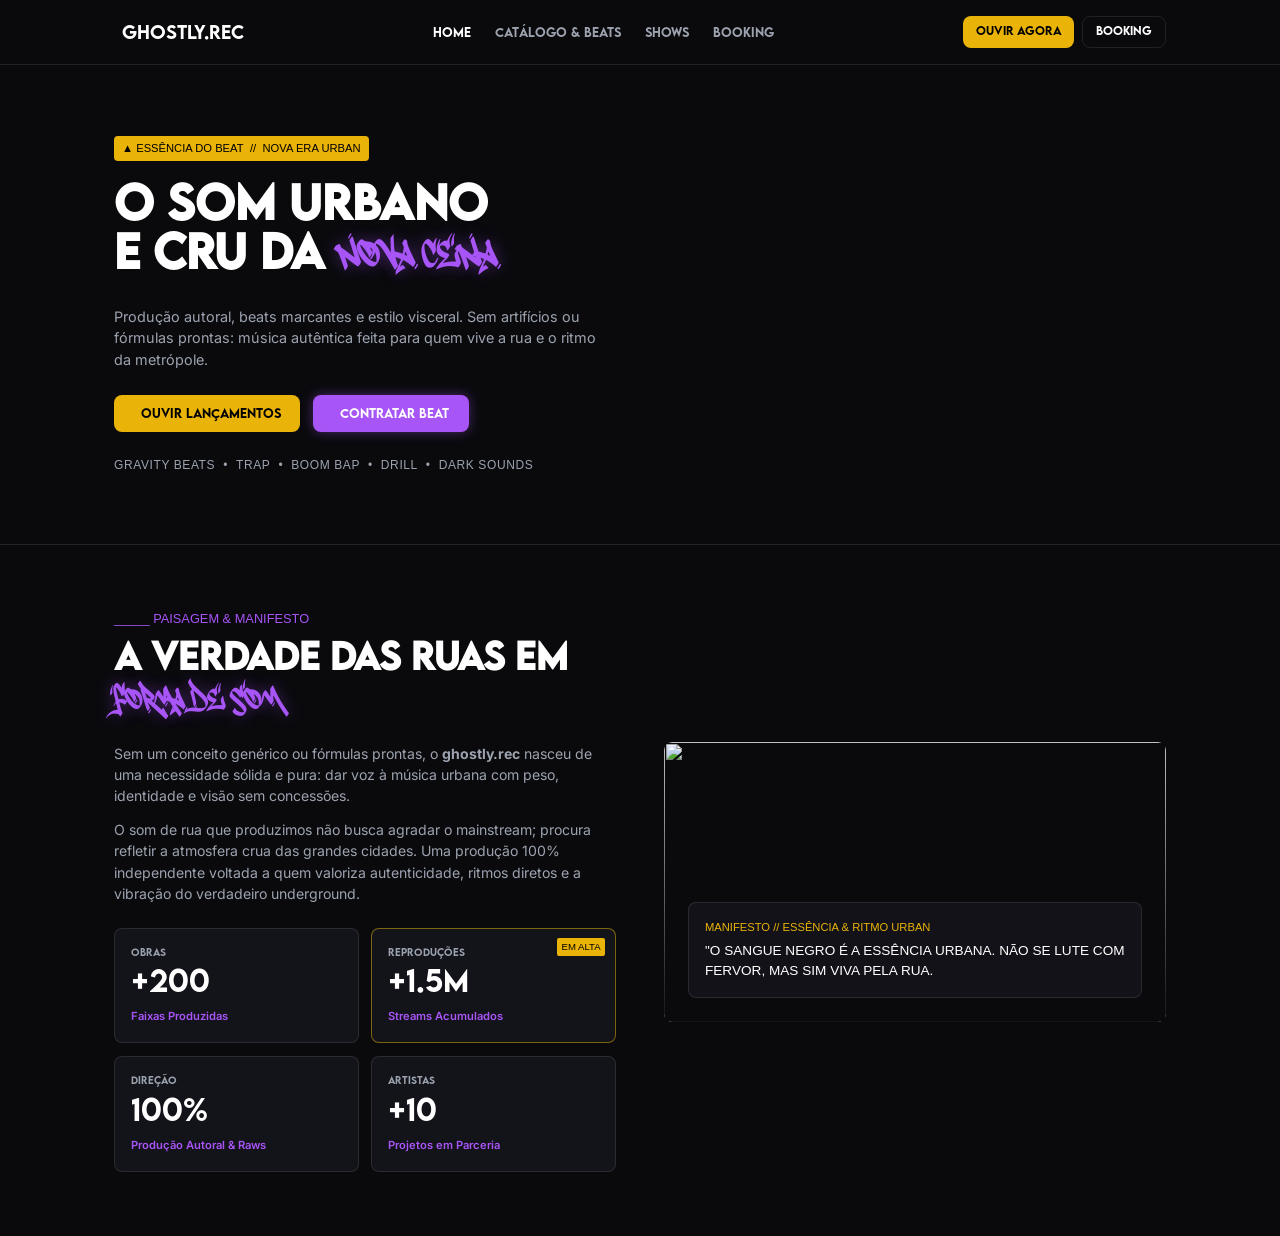
==== index.html @ 30bf8a5e "Add files via upload" ====
<!DOCTYPE html>
<html lang="pt-BR">
<head>
  <meta charset="UTF-8">
  <meta name="viewport" content="width=device-width, initial-scale=1.0">
  <title>ghostly.rec - O Som Urbano e Cru da Nova Cena</title>

  <!-- Google Font Inter para o corpo do texto -->
  <link rel="preconnect" href="https://fonts.googleapis.com">
  <link rel="preconnect" href="https://fonts.gstatic.com" crossorigin>
  <link href="https://fonts.googleapis.com/css2?family=Inter:wght@400;500;600;700&display=swap" rel="stylesheet">
  
  <!-- Ícones Lucide -->
  <script src="https://unpkg.com/lucide@latest"></script>

  <!-- Estilo CSS principal -->
  <link rel="stylesheet" href="style.css">
</head>
<body>

  <!-- =========================================================
       1. CABEÇALHO / NAVBAR
       ========================================================= -->
  <header class="navbar">
    <div class="container nav-container">
      
      <a href="#" class="logo">
        <i data-lucide="ghost"></i>
        <span>ghostly.rec</span>
      </a>

      <nav class="nav-links">
        <a href="#hero" class="active">HOME</a>
        <a href="#manifesto">CATÁLOGO & BEATS</a>
        <a href="#">SHOWS</a>
        <a href="#">BOOKING</a>
      </nav>

      <div class="nav-actions">
        <a href="#" class="btn btn-white btn-sm">OUVIR AGORA</a>
        <a href="#" class="btn btn-dark-outline btn-sm">BOOKING</a>
      </div>

    </div>
  </header>

  <main>
    <!-- =========================================================
         2. HERO SECTION
         ========================================================= -->
    <section id="hero" class="hero-section">
      <div class="container hero-grid">
        
        <div class="hero-content">
          
          <div class="badge-yellow">
            <span>▲ ESSÊNCIA DO BEAT</span>
            <span>//</span>
            <span>NOVA ERA URBAN</span>
          </div>

          <!-- Título -->
          <h1 class="hero-title">
            O SOM URBANO<br>
            E CRU DA <span class="brush-purple">NOVA CENA</span>
          </h1>

          <p class="hero-description">
            Produção autoral, beats marcantes e estilo visceral. Sem artifícios ou fórmulas prontas: música autêntica feita para quem vive a rua e o ritmo da metrópole.
          </p>

          <div class="hero-buttons">
            <a href="#" class="btn btn-white">
              <i data-lucide="play-circle"></i> OUVIR LANÇAMENTOS
            </a>
            <a href="#" class="btn btn-purple">
              <i data-lucide="zap"></i> CONTRATAR BEAT
            </a>
          </div>

          <!-- Tags urbanas -->
          <div class="hero-tags">
            <span>GRAVITY BEATS</span>
            <span>•</span>
            <span>TRAP</span>
            <span>•</span>
            <span>BOOM BAP</span>
            <span>•</span>
            <span>DRILL</span>
            <span>•</span>
            <span>DARK SOUNDS</span>
          </div>

        </div>

        <!-- ÁREA DO SLIDER / PLAYER DO EKKO TRUE DAMAGE -->
        <iframe data-testid="embed-iframe" style="border-radius:12px" src="https://open.spotify.com/embed/artist/1zhaD6lZ7mFx7VBYUe2V0F?utm_source=generator&si=3b410e9bb0cb4876" width="80%" height="352" frameBorder="0" allowfullscreen="" allow="autoplay; clipboard-write; encrypted-media; fullscreen; picture-in-picture" loading="lazy"></iframe>
           
      </div>
    </section>

    <!-- =========================================================
         3. SEÇÃO MANIFESTO
         ========================================================= -->
    <section id="manifesto" class="manifesto-section">
      <div class="container manifesto-grid">
        
        <div class="manifesto-text-area">
          
          <span class="sub-label">_____ PAISAGEM & MANIFESTO</span>
          
          <h2 class="manifesto-title">
            A VERDADE DAS RUAS EM<br>
            <span class="brush-purple">FORMA DE SOM</span>
          </h2>

          <p class="manifesto-p">
            Sem um conceito genérico ou fórmulas prontas, o <strong>ghostly.rec</strong> nasceu de uma necessidade sólida e pura: dar voz à música urbana com peso, identidade e visão sem concessões.
          </p>

          <p class="manifesto-p">
            O som de rua que produzimos não busca agradar o mainstream; procura refletir a atmosfera crua das grandes cidades. Uma produção 100% independente voltada a quem valoriza autenticidade, ritmos diretos e a vibração do verdadeiro underground.
          </p>

          <div class="stats-grid">
            
            <div class="stat-card">
              <span class="stat-label">OBRAS</span>
              <span class="stat-number">+200</span>
              <span class="stat-sub">Faixas Produzidas</span>
            </div>

            <div class="stat-card featured">
              <span class="badge-mini-yellow">EM ALTA</span>
              <span class="stat-label">REPRODUÇÕES</span>
              <span class="stat-number">+1.5M</span>
              <span class="stat-sub">Streams Acumulados</span>
            </div>

            <div class="stat-card">
              <span class="stat-label">DIREÇÃO</span>
              <span class="stat-number">100%</span>
              <span class="stat-sub">Produção Autoral & Raws</span>
            </div>

            <div class="stat-card">
              <span class="stat-label">ARTISTAS</span>
              <span class="stat-number">+10</span>
              <span class="stat-sub">Projetos em Parceria</span>
            </div>

          </div>

        </div>

        <div class="hero-players">
          
            <div class="player-cover">
              
              <div class="slider-wrapper">
                <div class="slider-track">
                  <img class="slide-img" src="https://encrypted-tbn0.gstatic.com/images?q=tbn:ANd9GcQKaAVnVdGEqBbELGbwYwRkxWjnJtKFDUV4hMVGB1eV3fFCjQyJVyBHAOo&s=10" >
                  <img class="slide-img" src="https://thefader-res.cloudinary.com/private_images/w_1440,c_limit,f_auto,q_auto:best/Ekko_Editorial_FINAL_j4rd4h/ekko-true-damage-know-my-name-era-riot-games.jpg" >
                  <img class="slide-img" src="https://preview.redd.it/is-prestige-star-guardian-ekko-worth-it-v0-fkdtjn8oybzd1.jpeg?width=2048&format=pjpg&auto=webp&s=7fac69e7003131b5c71adf63ac8fbc865ba2c14c" >
                  <img class="slide-img" src="https://s2.glbimg.com/m93u7JjB_FWK7k0PMjTYjw7fBds=/0x0:4096x2417/600x0/smart/filters:gifv():strip_icc()/i.s3.glbimg.com/v1/AUTH_bc8228b6673f488aa253bbcb03c80ec5/internal_photos/bs/2019/z/c/1IACfnSgunMlQsoPgPjA/ekko-true-damage.jpg" >
                </div>
               <div class="poster-overlay">
              <div class="quote-box">
                <span class="quote-tag">MANIFESTO // ESSÊNCIA & RITMO URBAN</span>
                <p class="quote-text">
                  "O SANGUE NEGRO É A ESSÊNCIA URBANA. NÃO SE LUTE COM FERVOR, MAS SIM VIVA PELA RUA.
            </div>


            </div>
          </div>
        </div>

      </div>
    </section>

      </div>
    </section>
  </main>

  <script>
    if (window.lucide) {
      lucide.createIcons();
    }
  </script>
  
  
  
</body>
</html>
---- style.css ----
/* =========================================================
   1. REGISTRO DAS 3 FONTES PERSONALIZADAS
   ========================================================= */
/* Fonte dos títulos e botões */
@font-face {
  font-family: 'LEMON MILK';
  src: url('fonts/LEMONMILK-Medium.otf') format('opentype');
  font-weight: 500;
  font-style: normal;
  font-display: swap;
}

/* Fonte dos detalhes em roxo (graffiti/picho) */
@font-face {
  font-family: 'aAnotherTag';
  src: url('fonts/aAnotherTag.ttf') format('truetype');
  font-weight: normal;
  font-style: normal;
  font-display: swap;
}

/* Fonte para sub-rótulos, tags e manifesto urbano */
@font-face {
  font-family: 'Tritopani';
  src: url('fonts/Tritopani.otf') format('opentype');
  font-weight: normal;
  font-style: normal;
  font-display: swap;
}

/* =========================================================
   2. PAINEL DE CONTROLE (Variáveis globais)
   ========================================================= */
:root {
  /* CORES PRINCIPAIS */
  --bg-site: #0a0a0d;
  --bg-card: #13131a;
  --cor-roxo: #a855f7;
  --cor-amarelo: #eab308;
  --cor-texto: #ffffff;
  --cor-subtexto: #9ca3af;
  --borda: rgba(255, 255, 255, 0.1);

  /* FONTES CADASTRADAS */
  --fonte-texto: 'Inter', sans-serif;
  --fonte-titulo: 'LEMON MILK', sans-serif;
  --fonte-tag: 'aAnotherTag', cursive, sans-serif;
  --fonte-tritopani: 'Tritopani', sans-serif;

  /* ESTRUTURA */
  --largura-maxima: 1100px;
  --raio-borda: 8px;
}

/* =========================================================
   3. ESTILOS GLOBAIS
   ========================================================= */
* {
  margin: 0;
  padding: 0;
  box-sizing: border-box;
}

body {
  background-color: var(--bg-site);
  color: var(--cor-texto);
  font-family: var(--fonte-texto);
  line-height: 1.5;
}

.container {
  max-width: var(--largura-maxima);
  margin: 0 auto;
  padding: 0 1.5rem;
}

/* Destaque em roxo com a fonte aAnotherTag */
.brush-purple {
  font-family: var(--fonte-tag);
  color: var(--cor-roxo);
  font-size: 1.25em;
  font-weight: normal;
  text-shadow: 0 0 15px rgba(168, 85, 247, 0.4);
}

/* =========================================================
   4. BOTÕES E BADGES (Usando LEMON MILK e Tritopani)
   ========================================================= */
.btn {
  display: inline-flex;
  align-items: center;
  gap: 0.5rem;
  padding: 0.6rem 1.2rem;
  border-radius: var(--raio-borda);
  font-family: var(--fonte-titulo);
  font-weight: 500;
  font-size: 0.75rem;
  text-decoration: none;
  border: none;
  cursor: pointer;
  transition: opacity 0.2s;
}

.btn:hover { opacity: 0.85; }

.btn-white { background: #eab308; color: #000; }
.btn-purple { background: var(--cor-roxo); color: #ffffff; box-shadow: 0 0 12px rgba(168, 85, 247, 0.4); }
.btn-dark-outline { background: transparent; color: #fff; border: 1px solid var(--borda); }
.btn-sm { padding: 0.4rem 0.8rem; font-size: 0.7rem; }

/* Badge amarela com fonte Tritopani */
.badge-yellow {
  display: inline-flex;
  gap: 0.4rem;
  background: var(--cor-amarelo);
  color: #000;
  padding: 0.25rem 0.5rem;
  border-radius: 4px;
  font-family: var(--fonte-tritopani);
  font-size: 0.7rem;
  margin-bottom: 1rem;
}

/* =========================================================
   5. CABEÇALHO / NAVBAR
   ========================================================= */
.navbar {
  position: fixed;
  top: 0;
  width: 100%;
  background: rgba(10, 10, 13, 0.9);
  border-bottom: 1px solid var(--borda);
  padding: 1rem 0;
  z-index: 100;
}

.nav-container {
  display: flex;
  align-items: center;
  justify-content: space-between;
}

.logo {
  display: flex;
  align-items: center;
  gap: 0.5rem;
  color: #ffffff;
  font-family: var(--fonte-titulo);
  font-size: 1.1rem;
  text-decoration: none;
}

.logo i { color: var(--cor-roxo); }

.nav-links { display: flex; gap: 1.5rem; }
.nav-links a {
  color: var(--cor-subtexto);
  text-decoration: none;
  font-family: var(--fonte-titulo);
  font-size: 0.75rem;
}
.nav-links a.active, .nav-links a:hover { color: #fff; }

.nav-actions { display: flex; gap: 0.5rem; }

/* =========================================================
   6. HERO SECTION
   ========================================================= */
.hero-section {
  padding: 8rem 0 4rem;
}

.hero-grid {
  display: grid;
  grid-template-columns: 1fr 1fr;
  gap: 3rem;
  align-items: center;
}

.hero-title {
  font-family: var(--fonte-titulo);
  font-size: 2.8rem;
  line-height: 1.1;
  margin-bottom: 1rem;
}

.hero-description {
  color: var(--cor-subtexto);
  font-size: 0.9rem;
  margin-bottom: 1.5rem;
}

.hero-buttons { display: flex; gap: 0.8rem; margin-bottom: 1.5rem; }

/* Tags do Hero utilizando a fonte Tritopani */
.hero-tags {
  display: flex;
  gap: 0.5rem;
  font-family: var(--fonte-tritopani);
  font-size: 0.75rem;
  color: var(--cor-subtexto);
  letter-spacing: 0.05em;
}

/* Card do Player */
.player-card {
  background: var(--bg-card);
  border: 1px solid var(--borda);
  border-radius: var(--raio-borda);
  padding: 1rem;
}

.player-cover {
  width: 100%;
  height: 280px;
  border-radius: var(--raio-borda);
  overflow: hidden;
  margin-bottom: 1rem;
}

.player-cover img { width: 100%; height: 100%; object-fit: cover; }

/* =========================================================
   6.1. CARROSSEL DO SLIDER (EKKO TRUE DAMAGE)
   ========================================================= */
.slider-wrapper {
  position: relative;
  width: 100%;
  height: 100%;
  margin: 0 auto;
  overflow: hidden;
  border-radius: var(--raio-borda);
  box-shadow: 0 10px 30px rgba(0, 0, 0, 0.5);
}

.slider-track {
  display: flex;
  width: 400%;
  height: 100%;
  animation: autoSlide 12s cubic-bezier(0.77, 0, 0.175, 1) infinite;
}

.slider-wrapper:hover .slider-track {
  animation-play-state: paused;
}

.slide-img {
  width: 25%;
  height: 100%;
  object-fit: cover;
  object-position: center;
  display: block;
}

@keyframes autoSlide {
  0%, 20% {
    transform: translateX(0%);
  }
  25%, 45% {
    transform: translateX(-25%);
  }
  50%, 70% {
    transform: translateX(-50%);
  }
  75%, 95% {
    transform: translateX(-75%);
  }
  100% {
    transform: translateX(0%);
  }
}

.player-info {
  display: flex;
  justify-content: space-between;
  align-items: center;
  margin-bottom: 1rem;
}

.track-details h3 { font-family: var(--fonte-titulo); font-size: 0.95rem; }
.track-details p { font-size: 0.75rem; color: var(--cor-subtexto); }

.play-btn-yellow {
  width: 40px;
  height: 40px;
  background: var(--cor-amarelo);
  border: none;
  border-radius: 6px;
  cursor: pointer;
}

/* Equalizador */
.player-waveform-wrap {
  display: flex;
  align-items: center;
  gap: 0.5rem;
  background: rgba(0, 0, 0, 0.4);
  padding: 0.5rem 0.8rem;
  border-radius: 6px;
  font-size: 0.7rem;
  color: var(--cor-subtexto);
}

.waveform-bars {
  flex: 1;
  display: flex;
  align-items: center;
  gap: 3px;
  height: 25px;
}

.waveform-bars span { flex: 1; background: rgba(255,255,255,0.1); border-radius: 2px; }
.waveform-bars span.active { background: var(--cor-roxo); }

/* =========================================================
   7. SEÇÃO MANIFESTO
   ========================================================= */
.manifesto-section {
  padding: 4rem 0;
  border-top: 1px solid var(--borda);
}

.manifesto-grid {
  display: grid;
  grid-template-columns: 1fr 1fr;
  gap: 3rem;
  align-items: center;
}

/* Sub-rótulo com a fonte Tritopani */
.sub-label {
  color: var(--cor-roxo);
  font-family: var(--fonte-tritopani);
  font-size: 0.8rem;
  display: block;
  margin-bottom: 0.5rem;
}

.manifesto-title {
  font-family: var(--fonte-titulo);
  font-size: 2.2rem;
  line-height: 1.15;
  margin-bottom: 1rem;
}

.manifesto-p {
  color: var(--cor-subtexto);
  font-size: 0.88rem;
  margin-bottom: 0.8rem;
}

/* Grid das estatísticas (4 cards) */
.stats-grid {
  display: grid;
  grid-template-columns: 1fr 1fr;
  gap: 0.8rem;
  margin-top: 1.5rem;
}

.stat-card {
  background: var(--bg-card);
  border: 1px solid var(--borda);
  padding: 1rem;
  border-radius: var(--raio-borda);
  position: relative;
}

.stat-card.featured { border-color: rgba(234, 179, 8, 0.5); }

.badge-mini-yellow {
  position: absolute;
  top: 0.6rem;
  right: 0.6rem;
  background: var(--cor-amarelo);
  color: #000;
  font-family: var(--fonte-tritopani);
  font-size: 0.6rem;
  padding: 0.1rem 0.3rem;
  border-radius: 2px;
}

.stat-label { font-family: var(--fonte-titulo); font-size: 0.6rem; color: var(--cor-subtexto); display: block; }
.stat-number { font-family: var(--fonte-titulo); font-size: 1.8rem; display: block; }
.stat-sub { font-size: 0.7rem; color: var(--cor-roxo); font-weight: 600; }

/* Poster com Citação usando Tritopani para a tag e citação */
.poster-card {
  position: relative;
  height: 450px;
  border-radius: var(--raio-borda);
  overflow: hidden;
  border: 1px solid var(--borda);
}

.poster-card img { width: 100%; height: 100%; object-fit: cover; }

.poster-overlay {
  position: absolute;
  inset: 0;
  background: linear-gradient(to top, rgba(10, 10, 13, 0.95), transparent);
  padding: 1.5rem;
  display: flex;
  align-items: flex-end;
}

.quote-box {
  background: rgba(19, 19, 26, 0.9);
  border: 1px solid var(--borda);
  padding: 1rem;
  border-radius: var(--raio-borda);
}

.quote-tag { font-family: var(--fonte-tritopani); font-size: 0.7rem; color: var(--cor-amarelo); display: block; margin-bottom: 0.3rem; }
.quote-text { font-family: var(--fonte-tritopani); font-size: 0.85rem; }

/* =========================================================
   8. RESPONSIVIDADE
   ========================================================= */
@media (max-width: 768px) {
  .hero-grid, .manifesto-grid { grid-template-columns: 1fr; }
  .nav-links { display: none; }
  .hero-title { font-size: 2rem; }
}
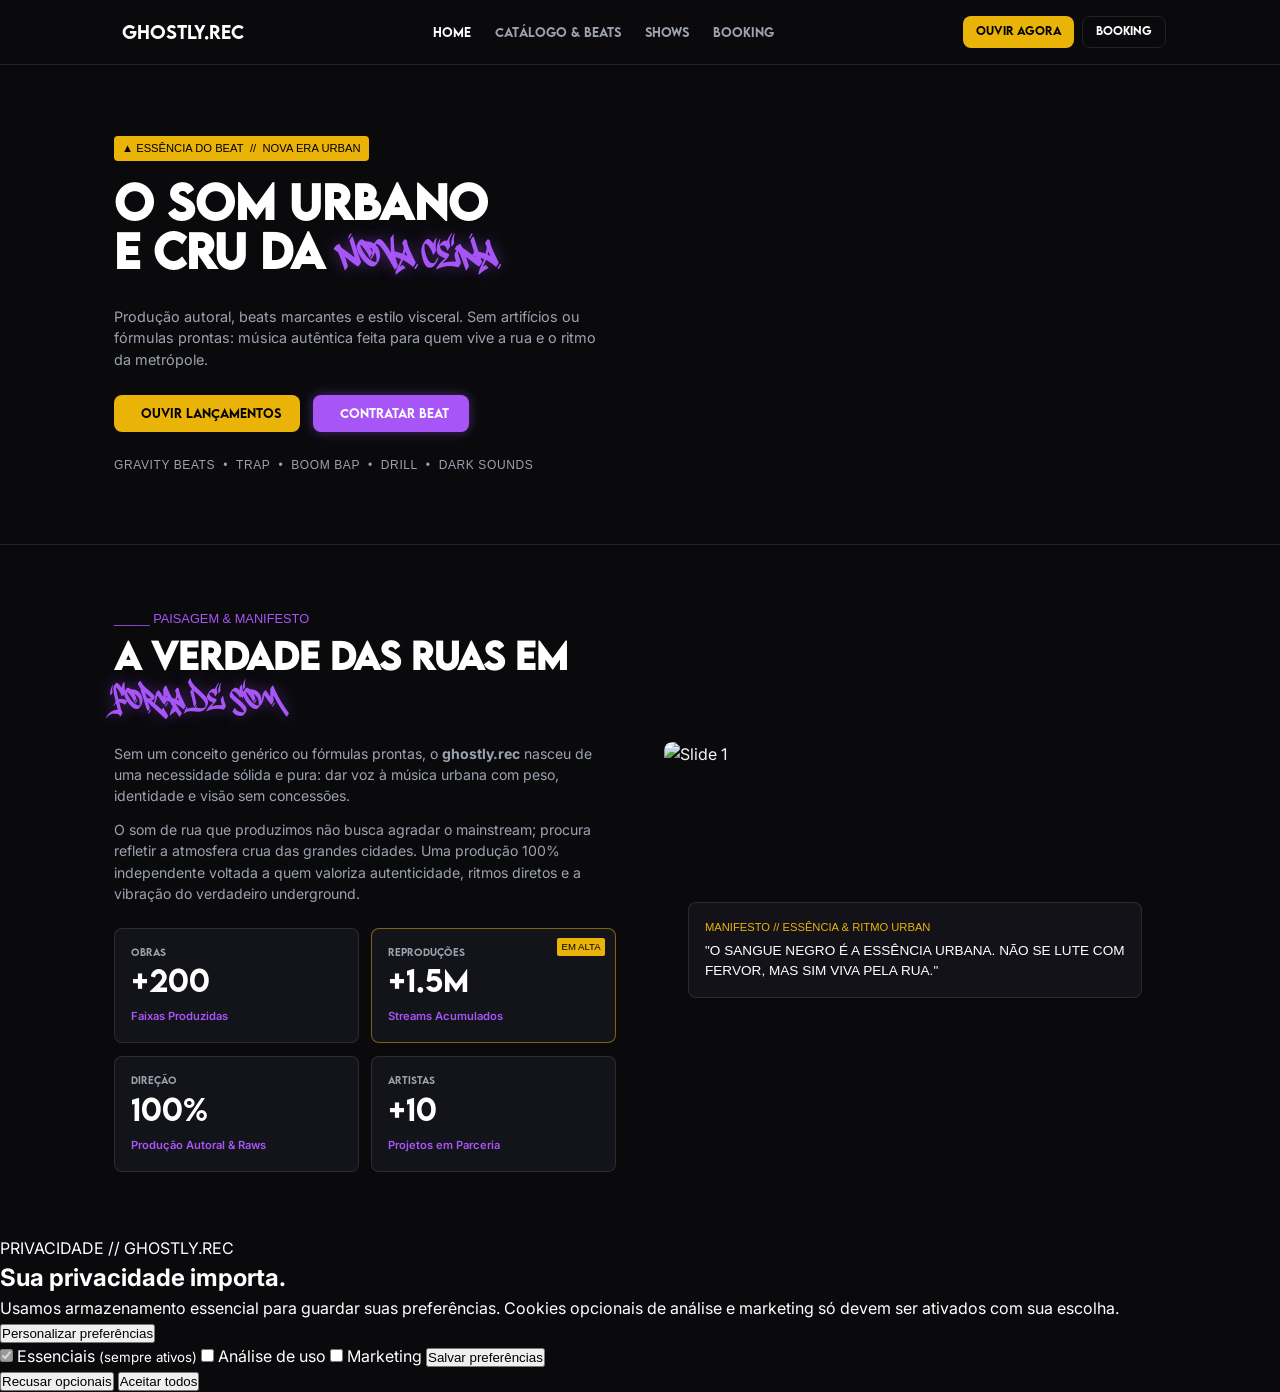
==== commit b4893d82: "Refactor index.html structure and add chatbot script" ====
--- a/index.html
+++ b/index.html
@@ -1,5 +1,6 @@
 <!DOCTYPE html>
 <html lang="pt-BR">
+
 <head>
   <meta charset="UTF-8">
   <meta name="viewport" content="width=device-width, initial-scale=1.0">
@@ -9,21 +10,33 @@
   <link rel="preconnect" href="https://fonts.googleapis.com">
   <link rel="preconnect" href="https://fonts.gstatic.com" crossorigin>
   <link href="https://fonts.googleapis.com/css2?family=Inter:wght@400;500;600;700&display=swap" rel="stylesheet">
-  
+
   <!-- Ícones Lucide -->
   <script src="https://unpkg.com/lucide@latest"></script>
 
   <!-- Estilo CSS principal -->
   <link rel="stylesheet" href="style.css">
 </head>
+
 <body>
+
+  <!-- INVOCAR O CHATBOT A PARTIR DE OUTRO FICHEIRO -->
+
+  <script src="chatbot.js"></script>
+  <script>
+    // Inicializa o chatbot apontando para a sua base de dados extra em JSON
+    initChatbot({
+      jsonUrl: 'minha-base-dados.json'
+    });
+  </script>
+
 
   <!-- =========================================================
        1. CABEÇALHO / NAVBAR
        ========================================================= -->
   <header class="navbar">
     <div class="container nav-container">
-      
+
       <a href="#" class="logo">
         <i data-lucide="ghost"></i>
         <span>ghostly.rec</span>
@@ -50,9 +63,9 @@
          ========================================================= -->
     <section id="hero" class="hero-section">
       <div class="container hero-grid">
-        
+
         <div class="hero-content">
-          
+
           <div class="badge-yellow">
             <span>▲ ESSÊNCIA DO BEAT</span>
             <span>//</span>
@@ -66,7 +79,8 @@
           </h1>
 
           <p class="hero-description">
-            Produção autoral, beats marcantes e estilo visceral. Sem artifícios ou fórmulas prontas: música autêntica feita para quem vive a rua e o ritmo da metrópole.
+            Produção autoral, beats marcantes e estilo visceral. Sem artifícios ou fórmulas prontas: música autêntica
+            feita para quem vive a rua e o ritmo da metrópole.
           </p>
 
           <div class="hero-buttons">
@@ -94,8 +108,11 @@
         </div>
 
         <!-- ÁREA DO SLIDER / PLAYER DO EKKO TRUE DAMAGE -->
-        <iframe data-testid="embed-iframe" style="border-radius:12px" src="https://open.spotify.com/embed/artist/1zhaD6lZ7mFx7VBYUe2V0F?utm_source=generator&si=3b410e9bb0cb4876" width="80%" height="352" frameBorder="0" allowfullscreen="" allow="autoplay; clipboard-write; encrypted-media; fullscreen; picture-in-picture" loading="lazy"></iframe>
-           
+        <iframe data-testid="embed-iframe" style="border-radius:12px"
+          src="https://open.spotify.com/embed/artist/1zhaD6lZ7mFx7VBYUe2V0F?utm_source=generator&si=3b410e9bb0cb4876"
+          width="80%" height="352" frameBorder="0" allowfullscreen=""
+          allow="autoplay; clipboard-write; encrypted-media; fullscreen; picture-in-picture" loading="lazy"></iframe>
+
       </div>
     </section>
 
@@ -104,26 +121,29 @@
          ========================================================= -->
     <section id="manifesto" class="manifesto-section">
       <div class="container manifesto-grid">
-        
+
         <div class="manifesto-text-area">
-          
+
           <span class="sub-label">_____ PAISAGEM & MANIFESTO</span>
-          
+
           <h2 class="manifesto-title">
             A VERDADE DAS RUAS EM<br>
             <span class="brush-purple">FORMA DE SOM</span>
           </h2>
 
           <p class="manifesto-p">
-            Sem um conceito genérico ou fórmulas prontas, o <strong>ghostly.rec</strong> nasceu de uma necessidade sólida e pura: dar voz à música urbana com peso, identidade e visão sem concessões.
+            Sem um conceito genérico ou fórmulas prontas, o <strong>ghostly.rec</strong> nasceu de uma necessidade
+            sólida e pura: dar voz à música urbana com peso, identidade e visão sem concessões.
           </p>
 
           <p class="manifesto-p">
-            O som de rua que produzimos não busca agradar o mainstream; procura refletir a atmosfera crua das grandes cidades. Uma produção 100% independente voltada a quem valoriza autenticidade, ritmos diretos e a vibração do verdadeiro underground.
+            O som de rua que produzimos não busca agradar o mainstream; procura refletir a atmosfera crua das grandes
+            cidades. Uma produção 100% independente voltada a quem valoriza autenticidade, ritmos diretos e a vibração
+            do verdadeiro underground.
           </p>
 
           <div class="stats-grid">
-            
+
             <div class="stat-card">
               <span class="stat-label">OBRAS</span>
               <span class="stat-number">+200</span>
@@ -154,42 +174,197 @@
         </div>
 
         <div class="hero-players">
-          
-            <div class="player-cover">
-              
-              <div class="slider-wrapper">
-                <div class="slider-track">
-                  <img class="slide-img" src="https://encrypted-tbn0.gstatic.com/images?q=tbn:ANd9GcQKaAVnVdGEqBbELGbwYwRkxWjnJtKFDUV4hMVGB1eV3fFCjQyJVyBHAOo&s=10" >
-                  <img class="slide-img" src="https://thefader-res.cloudinary.com/private_images/w_1440,c_limit,f_auto,q_auto:best/Ekko_Editorial_FINAL_j4rd4h/ekko-true-damage-know-my-name-era-riot-games.jpg" >
-                  <img class="slide-img" src="https://preview.redd.it/is-prestige-star-guardian-ekko-worth-it-v0-fkdtjn8oybzd1.jpeg?width=2048&format=pjpg&auto=webp&s=7fac69e7003131b5c71adf63ac8fbc865ba2c14c" >
-                  <img class="slide-img" src="https://s2.glbimg.com/m93u7JjB_FWK7k0PMjTYjw7fBds=/0x0:4096x2417/600x0/smart/filters:gifv():strip_icc()/i.s3.glbimg.com/v1/AUTH_bc8228b6673f488aa253bbcb03c80ec5/internal_photos/bs/2019/z/c/1IACfnSgunMlQsoPgPjA/ekko-true-damage.jpg" >
+          <div class="player-cover">
+            <div class="slider-wrapper">
+              <div class="slider-track">
+                <img class="slide-img"
+                  src="https://encrypted-tbn0.gstatic.com/images?q=tbn:ANd9GcQKaAVnVdGEqBbELGbwYwRkxWjnJtKFDUV4hMVGB1eV3fFCjQyJVyBHAOo&s=10"
+                  alt="Slide 1">
+                <img class="slide-img"
+                  src="https://thefader-res.cloudinary.com/private_images/w_1440,c_limit,f_auto,q_auto:best/Ekko_Editorial_FINAL_j4rd4h/ekko-true-damage-know-my-name-era-riot-games.jpg"
+                  alt="Slide 2">
+                <img class="slide-img"
+                  src="https://preview.redd.it/is-prestige-star-guardian-ekko-worth-it-v0-fkdtjn8oybzd1.jpeg?width=2048&format=pjpg&auto=webp&s=7fac69e7003131b5c71adf63ac8fbc865ba2c14c"
+                  alt="Slide 3">
+                <img class="slide-img"
+                  src="https://s2.glbimg.com/m93u7JjB_FWK7k0PMjTYjw7fBds=/0x0:4096x2417/600x0/smart/filters:gifv():strip_icc()/i.s3.glbimg.com/v1/AUTH_bc8228b6673f488aa253bbcb03c80ec5/internal_photos/bs/2019/z/c/1IACfnSgunMlQsoPgPjA/ekko-true-damage.jpg"
+                  alt="Slide 4">
+              </div>
+              <div class="poster-overlay">
+                <div class="quote-box">
+                  <span class="quote-tag">MANIFESTO // ESSÊNCIA & RITMO URBAN</span>
+                  <p class="quote-text">
+                    "O SANGUE NEGRO É A ESSÊNCIA URBANA. NÃO SE LUTE COM FERVOR, MAS SIM VIVA PELA RUA."
+                  </p>
                 </div>
-               <div class="poster-overlay">
-              <div class="quote-box">
-                <span class="quote-tag">MANIFESTO // ESSÊNCIA & RITMO URBAN</span>
-                <p class="quote-text">
-                  "O SANGUE NEGRO É A ESSÊNCIA URBANA. NÃO SE LUTE COM FERVOR, MAS SIM VIVA PELA RUA.
-            </div>
-
-
+              </div>
             </div>
           </div>
         </div>
-
-      </div>
-    </section>
 
       </div>
     </section>
   </main>
 
-  <script>
-    if (window.lucide) {
-      lucide.createIcons();
+  <!-- Preferências de cookies -->
+<section
+  id="banner-cookies"
+  class="banner-cookies oculto"
+  role="dialog"
+  aria-labelledby="cookies-titulo"
+  aria-describedby="cookies-descricao"
+>
+  <div class="cookies-copy">
+    <span class="cookies-kicker">PRIVACIDADE // GHOSTLY.REC</span>
+
+    <h2 id="cookies-titulo">Sua privacidade importa.</h2>
+
+    <p id="cookies-descricao">
+      Usamos armazenamento essencial para guardar suas preferências.
+      Cookies opcionais de análise e marketing só devem ser ativados
+      com sua escolha.
+    </p>
+
+    <button
+      type="button"
+      id="btn-personalizar-cookies"
+      class="cookies-link"
+      aria-expanded="false"
+    >
+      Personalizar preferências
+    </button>
+
+    <div id="cookies-preferencias" class="cookies-preferencias oculto">
+      <label>
+        <input type="checkbox" checked disabled>
+        Essenciais <small>(sempre ativos)</small>
+      </label>
+
+      <label>
+        <input type="checkbox" id="cookies-analiticos">
+        Análise de uso
+      </label>
+
+      <label>
+        <input type="checkbox" id="cookies-marketing">
+        Marketing
+      </label>
+
+      <button
+        type="button"
+        id="btn-salvar-preferencias"
+        class="btn-cookies btn-cookies-outline"
+      >
+        Salvar preferências
+      </button>
+    </div>
+  </div>
+
+  <div class="cookies-actions">
+    <button
+      type="button"
+      id="btn-recusar-cookies"
+      class="btn-cookies btn-cookies-outline"
+    >
+      Recusar opcionais
+    </button>
+
+    <button
+      type="button"
+      id="btn-aceitar-cookies"
+      class="btn-cookies"
+    >
+      Aceitar todos
+    </button>
+  </div>
+</section>
+
+<script>
+  document.addEventListener('DOMContentLoaded', () => {
+    const banner = document.getElementById('banner-cookies');
+    const aceitar = document.getElementById('btn-aceitar-cookies');
+    const recusar = document.getElementById('btn-recusar-cookies');
+    const personalizar = document.getElementById('btn-personalizar-cookies');
+    const preferencias = document.getElementById('cookies-preferencias');
+    const analiticos = document.getElementById('cookies-analiticos');
+    const marketing = document.getElementById('cookies-marketing');
+    const salvar = document.getElementById('btn-salvar-preferencias');
+
+    const CHAVE = 'ghostlyCookiePreferences';
+
+    function fecharBanner() {
+      banner.classList.add('oculto');
     }
-  </script>
-  
-  
-  
+
+    function guardar(escolha) {
+      try {
+        localStorage.setItem(CHAVE, JSON.stringify({
+          necessarios: true,
+          analiticos: Boolean(escolha.analiticos),
+          marketing: Boolean(escolha.marketing),
+          atualizadoEm: new Date().toISOString()
+        }));
+      } catch (erro) {
+        console.warn(
+          'Não foi possível guardar as preferências.',
+          erro
+        );
+      }
+
+      fecharBanner();
+    }
+
+    let escolhaSalva = null;
+
+    try {
+      escolhaSalva = JSON.parse(
+        localStorage.getItem(CHAVE) || 'null'
+      );
+    } catch (erro) {
+      console.warn('Não foi possível ler as preferências.', erro);
+    }
+
+    if (!escolhaSalva) {
+      banner.classList.remove('oculto');
+    } else {
+      analiticos.checked = escolhaSalva.analiticos === true;
+      marketing.checked = escolhaSalva.marketing === true;
+    }
+
+    aceitar.addEventListener('click', () => {
+      guardar({
+        analiticos: true,
+        marketing: true
+      });
+    });
+
+    recusar.addEventListener('click', () => {
+      guardar({
+        analiticos: false,
+        marketing: false
+      });
+    });
+
+    personalizar.addEventListener('click', () => {
+      preferencias.classList.toggle('oculto');
+
+      personalizar.setAttribute(
+        'aria-expanded',
+        String(!preferencias.classList.contains('oculto'))
+      );
+    });
+
+    salvar.addEventListener('click', () => {
+      guardar({
+        analiticos: analiticos.checked,
+        marketing: marketing.checked
+      });
+    });
+  });
+</script>
+
+
+
 </body>
-</html>+
+</html>
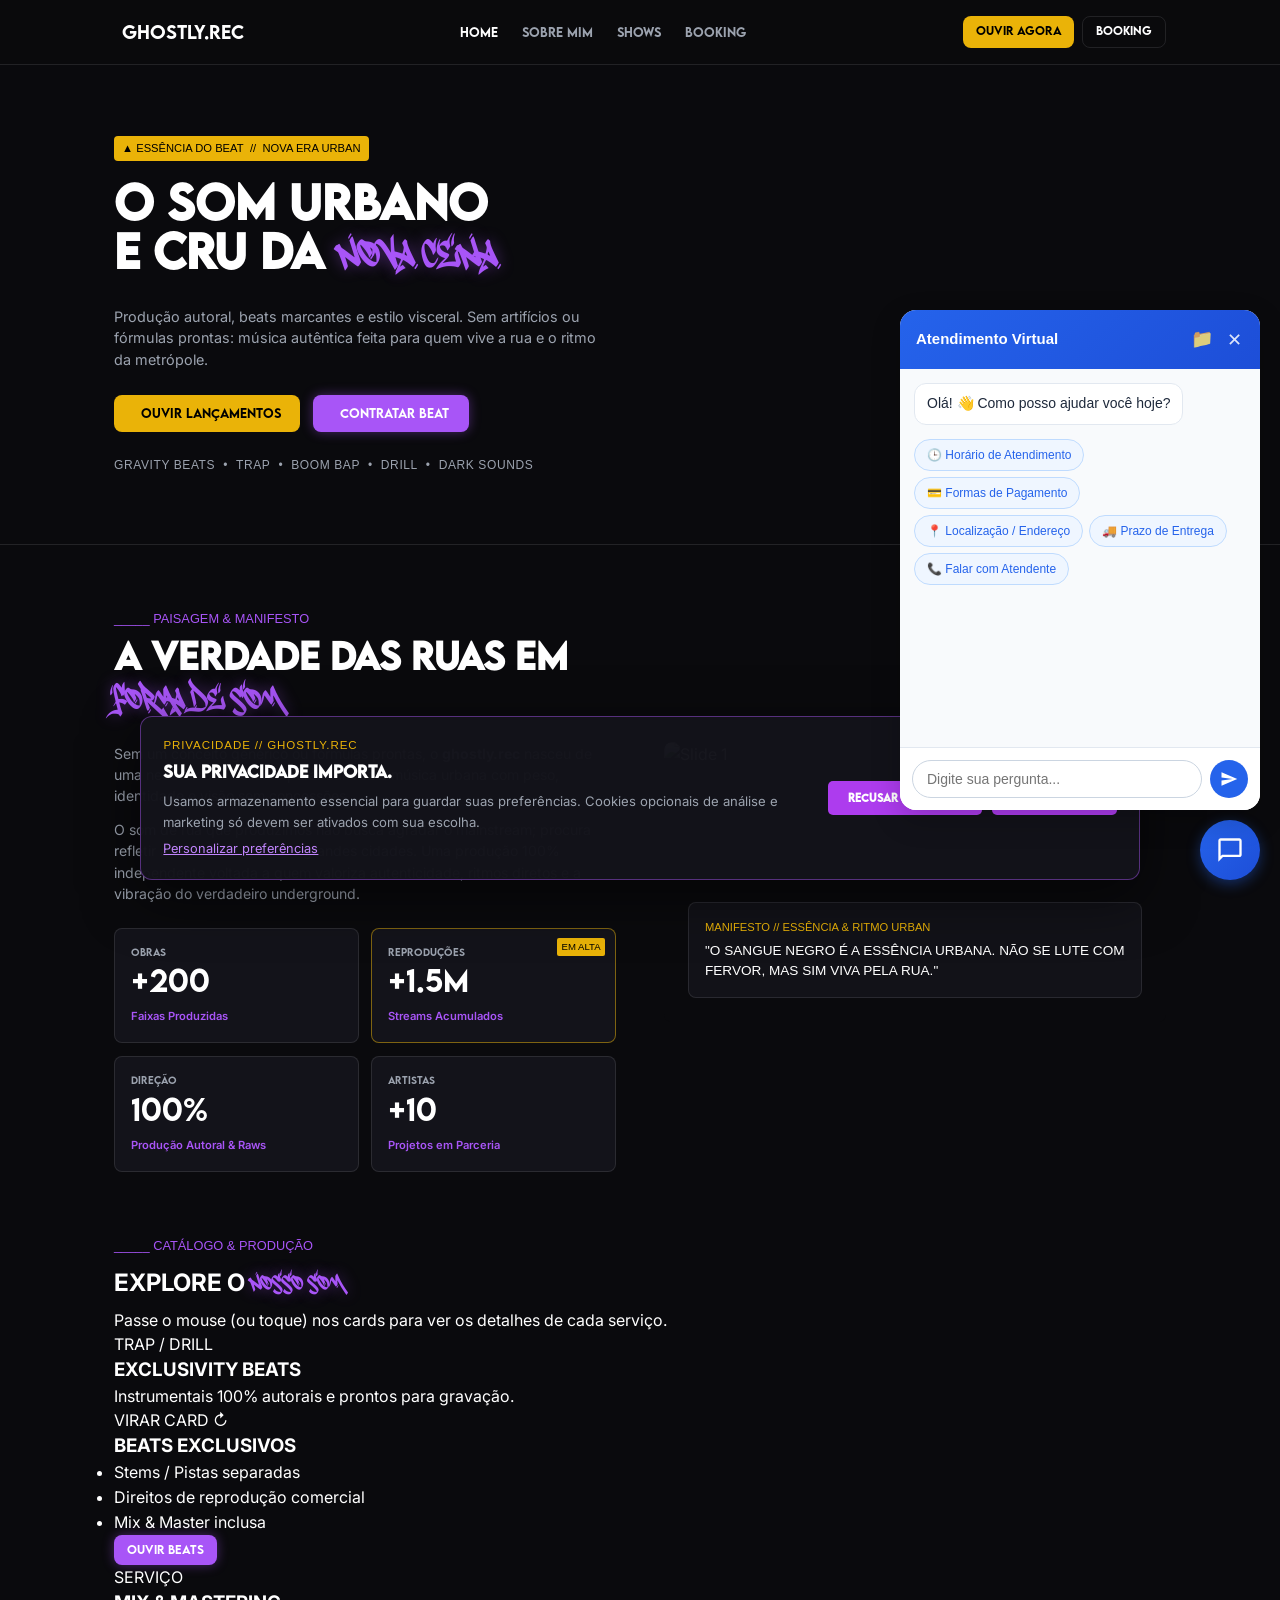
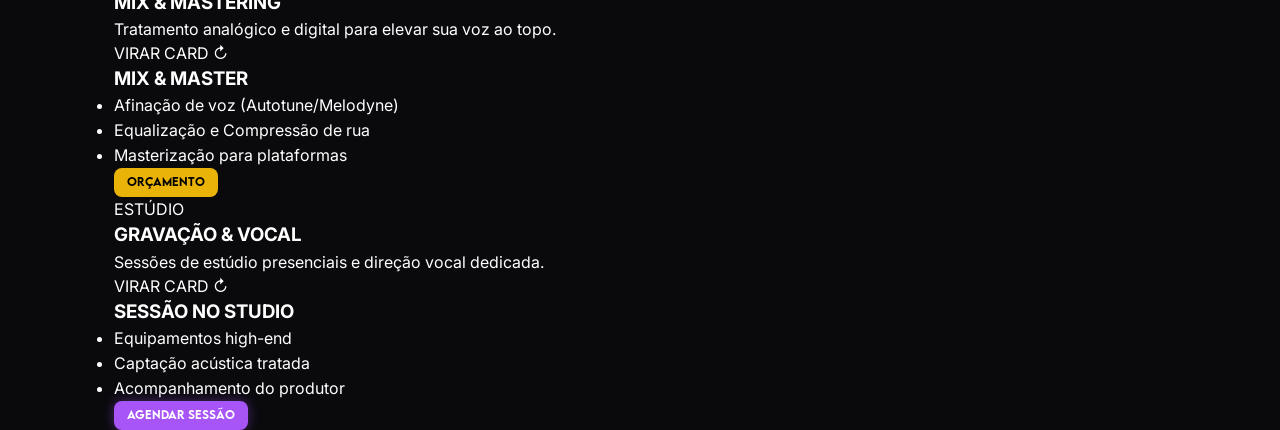
==== commit ca68de83: "Update index.html" ====
--- a/index.html
+++ b/index.html
@@ -44,7 +44,7 @@
 
       <nav class="nav-links">
         <a href="#hero" class="active">HOME</a>
-        <a href="#manifesto">CATÁLOGO & BEATS</a>
+        <a href="#manifesto">SOBRE MIM</a>
         <a href="#">SHOWS</a>
         <a href="#">BOOKING</a>
       </nav>
@@ -363,6 +363,97 @@
   });
 </script>
 
+<!-- =========================================================
+     4. SEÇÃO FLIP CARDS (SERVIÇOS / BEATS)
+     ========================================================= -->
+<section id="servicos" class="flip-section">
+  <div class="container">
+    
+    <div class="section-header">
+      <span class="sub-label">_____ CATÁLOGO & PRODUÇÃO</span>
+      <h2 class="section-title">
+        EXPLORE O <span class="brush-purple">NOSSO SOM</span>
+      </h2>
+      <p class="section-desc">Passe o mouse (ou toque) nos cards para ver os detalhes de cada serviço.</p>
+    </div>
+
+    <div class="flip-grid">
+
+      <!-- CARD 1 -->
+      <div class="flip-card">
+        <div class="flip-card-inner">
+          <!-- Frente -->
+          <div class="flip-card-front">
+            <div class="card-badge">TRAP / DRILL</div>
+            <i data-lucide="disc" class="card-icon"></i>
+            <h3>EXCLUSIVITY BEATS</h3>
+            <p>Instrumentais 100% autorais e prontos para gravação.</p>
+            <span class="flip-hint">VIRAR CARD ↻</span>
+          </div>
+          <!-- Verso -->
+          <div class="flip-card-back">
+            <h3>BEATS EXCLUSIVOS</h3>
+            <ul>
+              <li><i data-lucide="check-circle-2"></i> Stems / Pistas separadas</li>
+              <li><i data-lucide="check-circle-2"></i> Direitos de reprodução comercial</li>
+              <li><i data-lucide="check-circle-2"></i> Mix & Master inclusa</li>
+            </ul>
+            <a href="#" class="btn btn-purple btn-sm">OUVIR BEATS</a>
+          </div>
+        </div>
+      </div>
+
+      <!-- CARD 2 -->
+      <div class="flip-card">
+        <div class="flip-card-inner">
+          <!-- Frente -->
+          <div class="flip-card-front highlight">
+            <div class="card-badge yellow">SERVIÇO</div>
+            <i data-lucide="sliders" class="card-icon"></i>
+            <h3>MIX & MASTERING</h3>
+            <p>Tratamento analógico e digital para elevar sua voz ao topo.</p>
+            <span class="flip-hint">VIRAR CARD ↻</span>
+          </div>
+          <!-- Verso -->
+          <div class="flip-card-back">
+            <h3>MIX & MASTER</h3>
+            <ul>
+              <li><i data-lucide="check-circle-2"></i> Afinação de voz (Autotune/Melodyne)</li>
+              <li><i data-lucide="check-circle-2"></i> Equalização e Compressão de rua</li>
+              <li><i data-lucide="check-circle-2"></i> Masterização para plataformas</li>
+            </ul>
+            <a href="#" class="btn btn-white btn-sm">ORÇAMENTO</a>
+          </div>
+        </div>
+      </div>
+
+      <!-- CARD 3 -->
+      <div class="flip-card">
+        <div class="flip-card-inner">
+          <!-- Frente -->
+          <div class="flip-card-front">
+            <div class="card-badge">ESTÚDIO</div>
+            <i data-lucide="mic" class="card-icon"></i>
+            <h3>GRAVAÇÃO & VOCAL</h3>
+            <p>Sessões de estúdio presenciais e direção vocal dedicada.</p>
+            <span class="flip-hint">VIRAR CARD ↻</span>
+          </div>
+          <!-- Verso -->
+          <div class="flip-card-back">
+            <h3>SESSÃO NO STUDIO</h3>
+            <ul>
+              <li><i data-lucide="check-circle-2"></i> Equipamentos high-end</li>
+              <li><i data-lucide="check-circle-2"></i> Captação acústica tratada</li>
+              <li><i data-lucide="check-circle-2"></i> Acompanhamento do produtor</li>
+            </ul>
+            <a href="#" class="btn btn-purple btn-sm">AGENDAR SESSÃO</a>
+          </div>
+        </div>
+      </div>
+
+    </div>
+  </div>
+</section>
 
 
 </body>
--- a/style.css
+++ b/style.css
@@ -413,11 +413,200 @@
 .quote-tag { font-family: var(--fonte-tritopani); font-size: 0.7rem; color: var(--cor-amarelo); display: block; margin-bottom: 0.3rem; }
 .quote-text { font-family: var(--fonte-tritopani); font-size: 0.85rem; }
 
-/* =========================================================
-   8. RESPONSIVIDADE
+/* Banner de cookies — tema ghostly.rec */
+.banner-cookies {
+  position: fixed;
+  left: 50%;
+  bottom: 1.25rem;
+  transform: translateX(-50%);
+  width: min(1000px, calc(100% - 2rem));
+  background: rgba(19, 19, 26, .98);
+  color: var(--cor-texto);
+  border: 1px solid rgba(168, 85, 247, .45);
+  border-radius: 12px;
+  padding: 1.25rem 1.4rem;
+  display: flex;
+  align-items: center;
+  justify-content: space-between;
+  gap: 1.5rem;
+  box-shadow: 0 16px 55px rgba(0, 0, 0, .55);
+  z-index: 100000;
+  font-family: var(--fonte-texto);
+}
+
+.banner-cookies.oculto {
+  display: none !important;
+}
+
+.cookies-copy {
+  min-width: 0;
+}
+
+.cookies-kicker {
+  display: block;
+  color: var(--cor-amarelo);
+  font-family: var(--fonte-tritopani);
+  font-size: .72rem;
+  letter-spacing: .08em;
+  margin-bottom: .35rem;
+}
+
+.cookies-copy h2 {
+  font-family: var(--fonte-titulo);
+  font-size: 1rem;
+  margin-bottom: .4rem;
+}
+
+.cookies-copy p {
+  color: var(--cor-subtexto);
+  font-size: .82rem;
+  line-height: 1.6;
+  max-width: 650px;
+}
+
+.cookies-actions {
+  display: flex;
+  flex-shrink: 0;
+  gap: .6rem;
+  align-items: center;
+}
+
+.btn-cookies {
+  background: var(--cor-amarelo);
+  color: #0a0a0d;
+  border: 1px solid var(--cor-amarelo);
+  padding: .7rem .95rem;
+  border-radius: 6px;
+  font-family: var(--fonte-titulo);
+  font-size: .65rem;
+  cursor: pointer;
+  transition: transform .2s, background .2s;
+}
+
+.btn-cookies:hover {
+  background: #facc15;
+  transform: translateY(-1px);
+}
+
+.btn-cookies-outline {
+  background: transparent;
+  color: #fff;
+  border-color: rgba(255, 255, 255, .25);
+}
+
+.btn-cookies-outline:hover {
+  background: rgba(168, 85, 247, .16);
+}
+
+.cookies-link {
+  background: none;
+  border: 0;
+  padding: .4rem 0 0;
+  color: #c084fc;
+  text-decoration: underline;
+  cursor: pointer;
+  font: inherit;
+  font-size: .8rem;
+}
+
+.cookies-preferencias {
+  margin-top: .85rem;
+  display: flex;
+  flex-wrap: wrap;
+  gap: .7rem 1rem;
+  align-items: center;
+}
+
+.cookies-preferencias label {
+  display: inline-flex;
+  gap: .4rem;
+  align-items: center;
+  color: #e5e7eb;
+  font-size: .8rem;
+}
+
+.cookies-preferencias input {
+  accent-color: var(--cor-roxo);
+}
+
+.cookies-preferencias small {
+  color: var(--cor-subtexto);
+}
+
+.cookies-preferencias.oculto {
+  display: none !important;
+}
+
+/* Responsividade */
+@media (max-width: 768px) {
+  .banner-cookies {
+    bottom: .6rem;
+    width: calc(100% - 1.2rem);
+    padding: 1rem;
+    flex-direction: column;
+    align-items: stretch;
+    text-align: left;
+    gap: 1rem;
+  }
+
+  .cookies-actions {
+    display: grid;
+    grid-template-columns: 1fr 1fr;
+  }
+
+  .btn-cookies {
+    white-space: normal;
+    min-height: 42px;
+  }
+
+  .cookies-preferencias {
+    align-items: flex-start;
+    flex-direction: column;
+  }
+}
+
+@media (max-width: 380px) {
+  .cookies-actions {
+    grid-template-columns: 1fr;
+  }
+}
+
+.btn-cookies {
+  background-color: #ad3cee;
+  color: #ffffff;
+  border: none;
+  padding: 10px 20px;
+  border-radius: 5px;
+  font-weight: bold;
+  cursor: pointer;
+  white-space: nowrap;
+  transition: background-color 0.3s ease;
+}
+
+.btn-cookies:hover {
+  background-color: #450779;
+}
+
+.oculto {
+  display: none !important;
+}
+
+/* =========================================================
+   9. RESPONSIVIDADE
    ========================================================= */
 @media (max-width: 768px) {
   .hero-grid, .manifesto-grid { grid-template-columns: 1fr; }
   .nav-links { display: none; }
   .hero-title { font-size: 2rem; }
-}+
+  .banner-cookies {
+    flex-direction: column;
+    text-align: center;
+    gap: 12px;
+    padding: 15px;
+  }
+
+  .btn-cookies {
+    width: 100%;
+  }
+}
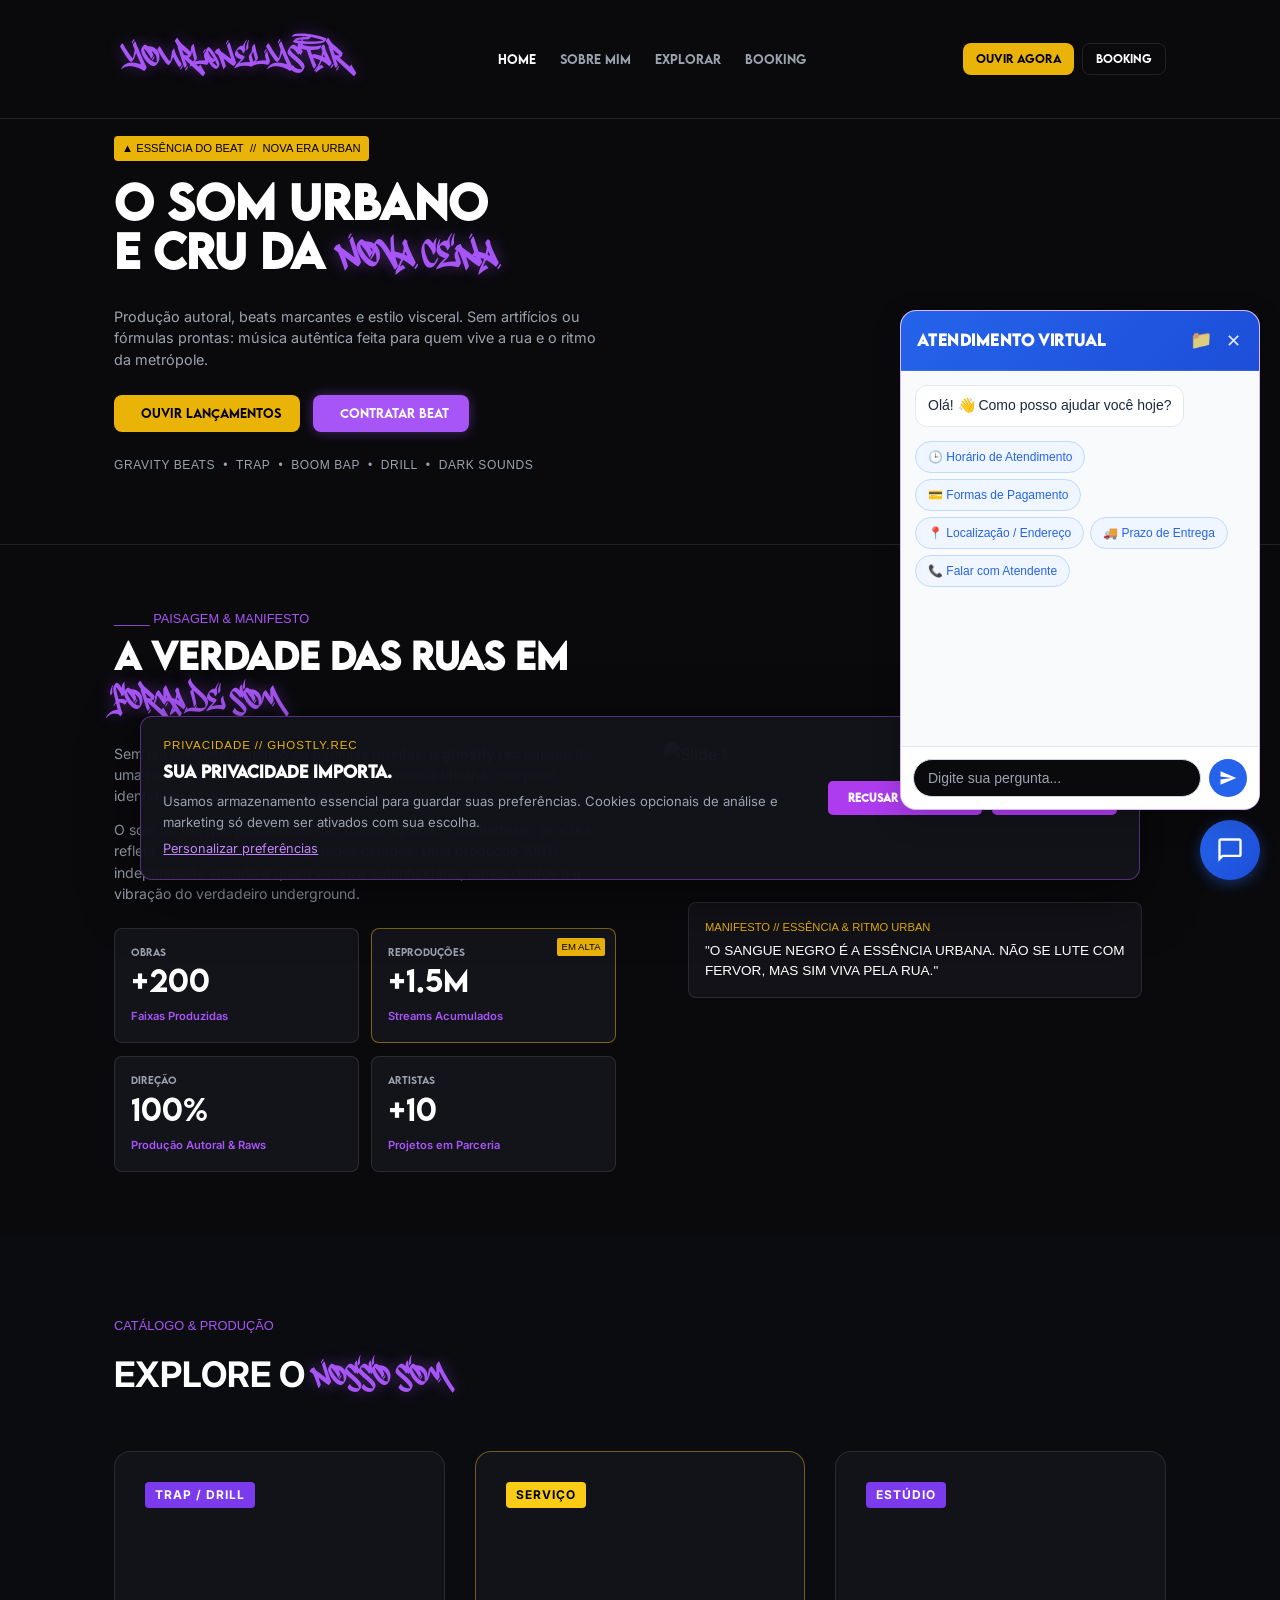
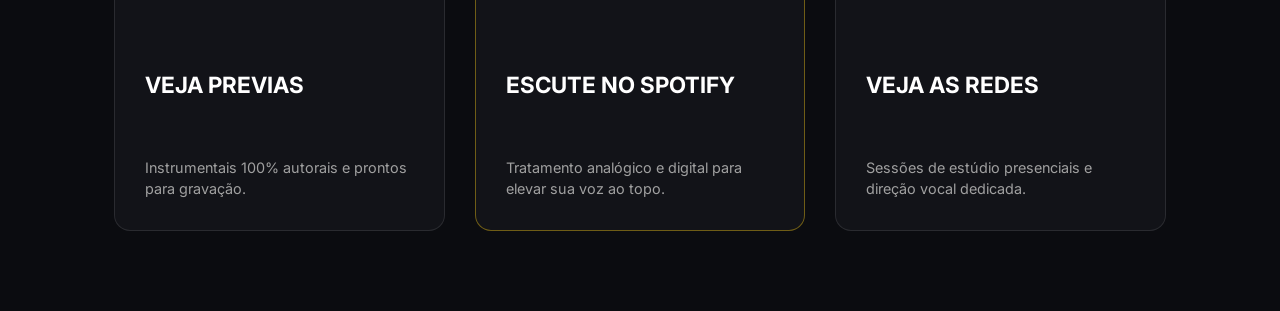
==== commit e92d6033: "Update index.html" ====
--- a/index.html
+++ b/index.html
@@ -19,17 +19,6 @@
 </head>
 
 <body>
-
-  <!-- INVOCAR O CHATBOT A PARTIR DE OUTRO FICHEIRO -->
-
-  <script src="chatbot.js"></script>
-  <script>
-    // Inicializa o chatbot apontando para a sua base de dados extra em JSON
-    initChatbot({
-      jsonUrl: 'minha-base-dados.json'
-    });
-  </script>
-
 
   <!-- =========================================================
        1. CABEÇALHO / NAVBAR
@@ -39,13 +28,15 @@
 
       <a href="#" class="logo">
         <i data-lucide="ghost"></i>
-        <span>ghostly.rec</span>
+        <h2 class="section-title">
+          <span class="brush-yellow">yourl0nelystar</span>
+        </h2>
       </a>
 
       <nav class="nav-links">
         <a href="#hero" class="active">HOME</a>
         <a href="#manifesto">SOBRE MIM</a>
-        <a href="#">SHOWS</a>
+        <a href="#">Explorar</a>
         <a href="#">BOOKING</a>
       </nav>
 
@@ -204,258 +195,253 @@
 
       </div>
     </section>
+
+    <!-- =========================================================
+         4. SEÇÃO FLIP CARDS (SERVIÇOS / BEATS)
+         ========================================================= -->
+    <section id="servicos" class="flip-section">
+      <div class="container">
+
+        <div class="section-header">
+          <span class="sub-label">CATÁLOGO & PRODUÇÃO</span>
+          <h2 class="section-title">
+            EXPLORE O <span class="brush-purple">NOSSO SOM</span>
+          </h2>
+        </div>
+
+        <div class="flip-grid">
+
+          <!-- CARD 1 -->
+          <div class="flip-card">
+            <div class="flip-card-inner">
+              <!-- Frente -->
+              <div class="flip-card-front">
+                <div class="card-badge">TRAP / DRILL</div>
+                <i data-lucide="disc" class="card-icon"></i>
+                <h3>Veja previas</h3>
+                <p>Instrumentais 100% autorais e prontos para gravação.</p>
+              </div>
+              <!-- Verso -->
+              <div class="flip-card-back">
+                <h3>BEATS EXCLUSIVOS</h3>
+                <ul>
+                  <li><i data-lucide="check-circle-2"></i> Stems / Pistas separadas</li>
+                  <li><i data-lucide="check-circle-2"></i> Direitos de reprodução comercial</li>
+                  <li><i data-lucide="check-circle-2"></i> Mix & Master inclusa</li>
+                </ul>
+                <a href="#" class="btn btn-purple btn-sm">OUVIR BEATS</a>
+              </div>
+            </div>
+          </div>
+
+          <!-- CARD 2 -->
+          <div class="flip-card">
+            <div class="flip-card-inner">
+              <!-- Frente -->
+              <div class="flip-card-front highlight">
+                <div class="card-badge yellow">SERVIÇO</div>
+                <i data-lucide="sliders" class="card-icon"></i>
+                <h3>Escute no spotify</h3>
+                <p>Tratamento analógico e digital para elevar sua voz ao topo.</p>
+              </div>
+              <!-- Verso -->
+              <div class="flip-card-back">
+                
+                <ul>
+                  <li><i data-lucide="check-circle-2"></i> “Deixe-me compartilhar uma perspectiva diferente da musica underground</li>
+                </ul>
+                <a href="#" class="btn btn-white btn-sm">Confira já!!</a>
+              </div>
+            </div>
+          </div>
+
+          <!-- CARD 3 -->
+          <div class="flip-card">
+            <div class="flip-card-inner">
+              <!-- Frente -->
+              <div class="flip-card-front">
+                <div class="card-badge">ESTÚDIO</div>
+                <i data-lucide="mic" class="card-icon"></i>
+                <h3>Veja as Redes</h3>
+                <p>Sessões de estúdio presenciais e direção vocal dedicada.</p>
+              </div>
+              <!-- Verso -->
+              <div class="flip-card-back">
+                <h3>SESSÃO NO STUDIO</h3>
+                <ul>
+                  <li><i data-lucide="check-circle-2"></i> Equipamentos high-end</li>
+                  <li><i data-lucide="check-circle-2"></i> Captação acústica tratada</li>
+                  <li><i data-lucide="check-circle-2"></i> Acompanhamento do produtor</li>
+                </ul>
+                <a href="#" class="btn btn-purple btn-sm">Vá seguir!!</a>
+              </div>
+            </div>
+          </div>
+
+        </div>
+      </div>
+    </section>
   </main>
 
   <!-- Preferências de cookies -->
-<section
-  id="banner-cookies"
-  class="banner-cookies oculto"
-  role="dialog"
-  aria-labelledby="cookies-titulo"
-  aria-describedby="cookies-descricao"
->
-  <div class="cookies-copy">
-    <span class="cookies-kicker">PRIVACIDADE // GHOSTLY.REC</span>
-
-    <h2 id="cookies-titulo">Sua privacidade importa.</h2>
-
-    <p id="cookies-descricao">
-      Usamos armazenamento essencial para guardar suas preferências.
-      Cookies opcionais de análise e marketing só devem ser ativados
-      com sua escolha.
-    </p>
-
-    <button
-      type="button"
-      id="btn-personalizar-cookies"
-      class="cookies-link"
-      aria-expanded="false"
-    >
-      Personalizar preferências
-    </button>
-
-    <div id="cookies-preferencias" class="cookies-preferencias oculto">
-      <label>
-        <input type="checkbox" checked disabled>
-        Essenciais <small>(sempre ativos)</small>
-      </label>
-
-      <label>
-        <input type="checkbox" id="cookies-analiticos">
-        Análise de uso
-      </label>
-
-      <label>
-        <input type="checkbox" id="cookies-marketing">
-        Marketing
-      </label>
+  <section
+    id="banner-cookies"
+    class="banner-cookies oculto"
+    role="dialog"
+    aria-labelledby="cookies-titulo"
+    aria-describedby="cookies-descricao"
+  >
+    <div class="cookies-copy">
+      <span class="cookies-kicker">PRIVACIDADE // GHOSTLY.REC</span>
+
+      <h2 id="cookies-titulo">Sua privacidade importa.</h2>
+
+      <p id="cookies-descricao">
+        Usamos armazenamento essencial para guardar suas preferências.
+        Cookies opcionais de análise e marketing só devem ser ativados
+        com sua escolha.
+      </p>
 
       <button
         type="button"
-        id="btn-salvar-preferencias"
+        id="btn-personalizar-cookies"
+        class="cookies-link"
+        aria-expanded="false"
+      >
+        Personalizar preferências
+      </button>
+
+      <div id="cookies-preferencias" class="cookies-preferencias oculto">
+        <label>
+          <input type="checkbox" checked disabled>
+          Essenciais <small>(sempre ativos)</small>
+        </label>
+
+        <label>
+          <input type="checkbox" id="cookies-analiticos">
+          Análise de uso
+        </label>
+
+        <label>
+          <input type="checkbox" id="cookies-marketing">
+          Marketing
+        </label>
+
+        <button
+          type="button"
+          id="btn-salvar-preferencias"
+          class="btn-cookies btn-cookies-outline"
+        >
+          Salvar preferências
+        </button>
+      </div>
+    </div>
+
+    <div class="cookies-actions">
+      <button
+        type="button"
+        id="btn-recusar-cookies"
         class="btn-cookies btn-cookies-outline"
       >
-        Salvar preferências
+        Recusar opcionais
+      </button>
+
+      <button
+        type="button"
+        id="btn-aceitar-cookies"
+        class="btn-cookies"
+      >
+        Aceitar todos
       </button>
     </div>
-  </div>
-
-  <div class="cookies-actions">
-    <button
-      type="button"
-      id="btn-recusar-cookies"
-      class="btn-cookies btn-cookies-outline"
-    >
-      Recusar opcionais
-    </button>
-
-    <button
-      type="button"
-      id="btn-aceitar-cookies"
-      class="btn-cookies"
-    >
-      Aceitar todos
-    </button>
-  </div>
-</section>
-
-<script>
-  document.addEventListener('DOMContentLoaded', () => {
-    const banner = document.getElementById('banner-cookies');
-    const aceitar = document.getElementById('btn-aceitar-cookies');
-    const recusar = document.getElementById('btn-recusar-cookies');
-    const personalizar = document.getElementById('btn-personalizar-cookies');
-    const preferencias = document.getElementById('cookies-preferencias');
-    const analiticos = document.getElementById('cookies-analiticos');
-    const marketing = document.getElementById('cookies-marketing');
-    const salvar = document.getElementById('btn-salvar-preferencias');
-
-    const CHAVE = 'ghostlyCookiePreferences';
-
-    function fecharBanner() {
-      banner.classList.add('oculto');
-    }
-
-    function guardar(escolha) {
+  </section>
+
+  <!-- Scripts de Cookies, Ícones e Chatbot -->
+  <script src="chatbot.js"></script>
+  <script>
+    document.addEventListener('DOMContentLoaded', () => {
+      // 1. Renderiza todos os ícones Lucide da página
+      if (typeof lucide !== 'undefined') {
+        lucide.createIcons();
+      }
+
+      // 2. Inicializa o chatbot apontando para a base de dados em JSON
+      if (typeof initChatbot === 'function') {
+        initChatbot({
+          jsonUrl: 'minha-base-dados.json'
+        });
+      }
+
+      // 3. Controle do banner de cookies
+      const banner = document.getElementById('banner-cookies');
+      const aceitar = document.getElementById('btn-aceitar-cookies');
+      const recusar = document.getElementById('btn-recusar-cookies');
+      const personalizar = document.getElementById('btn-personalizar-cookies');
+      const preferencias = document.getElementById('cookies-preferencias');
+      const analiticos = document.getElementById('cookies-analiticos');
+      const marketing = document.getElementById('cookies-marketing');
+      const salvar = document.getElementById('btn-salvar-preferencias');
+
+      const CHAVE = 'ghostlyCookiePreferences';
+
+      function fecharBanner() {
+        banner.classList.add('oculto');
+      }
+
+      function guardar(escolha) {
+        try {
+          localStorage.setItem(CHAVE, JSON.stringify({
+            necessarios: true,
+            analiticos: Boolean(escolha.analiticos),
+            marketing: Boolean(escolha.marketing),
+            atualizadoEm: new Date().toISOString()
+          }));
+        } catch (erro) {
+          console.warn('Não foi possível guardar as preferências.', erro);
+        }
+
+        fecharBanner();
+      }
+
+      let escolhaSalva = null;
+
       try {
-        localStorage.setItem(CHAVE, JSON.stringify({
-          necessarios: true,
-          analiticos: Boolean(escolha.analiticos),
-          marketing: Boolean(escolha.marketing),
-          atualizadoEm: new Date().toISOString()
-        }));
+        escolhaSalva = JSON.parse(localStorage.getItem(CHAVE) || 'null');
       } catch (erro) {
-        console.warn(
-          'Não foi possível guardar as preferências.',
-          erro
+        console.warn('Não foi possível ler as preferências.', erro);
+      }
+
+      if (!escolhaSalva) {
+        banner.classList.remove('oculto');
+      } else {
+        analiticos.checked = escolhaSalva.analiticos === true;
+        marketing.checked = escolhaSalva.marketing === true;
+      }
+
+      aceitar.addEventListener('click', () => {
+        guardar({ analiticos: true, marketing: true });
+      });
+
+      recusar.addEventListener('click', () => {
+        guardar({ analiticos: false, marketing: false });
+      });
+
+      personalizar.addEventListener('click', () => {
+        preferencias.classList.toggle('oculto');
+        personalizar.setAttribute(
+          'aria-expanded',
+          String(!preferencias.classList.contains('oculto'))
         );
-      }
-
-      fecharBanner();
-    }
-
-    let escolhaSalva = null;
-
-    try {
-      escolhaSalva = JSON.parse(
-        localStorage.getItem(CHAVE) || 'null'
-      );
-    } catch (erro) {
-      console.warn('Não foi possível ler as preferências.', erro);
-    }
-
-    if (!escolhaSalva) {
-      banner.classList.remove('oculto');
-    } else {
-      analiticos.checked = escolhaSalva.analiticos === true;
-      marketing.checked = escolhaSalva.marketing === true;
-    }
-
-    aceitar.addEventListener('click', () => {
-      guardar({
-        analiticos: true,
-        marketing: true
+      });
+
+      salvar.addEventListener('click', () => {
+        guardar({
+          analiticos: analiticos.checked,
+          marketing: marketing.checked
+        });
       });
     });
-
-    recusar.addEventListener('click', () => {
-      guardar({
-        analiticos: false,
-        marketing: false
-      });
-    });
-
-    personalizar.addEventListener('click', () => {
-      preferencias.classList.toggle('oculto');
-
-      personalizar.setAttribute(
-        'aria-expanded',
-        String(!preferencias.classList.contains('oculto'))
-      );
-    });
-
-    salvar.addEventListener('click', () => {
-      guardar({
-        analiticos: analiticos.checked,
-        marketing: marketing.checked
-      });
-    });
-  });
-</script>
-
-<!-- =========================================================
-     4. SEÇÃO FLIP CARDS (SERVIÇOS / BEATS)
-     ========================================================= -->
-<section id="servicos" class="flip-section">
-  <div class="container">
-    
-    <div class="section-header">
-      <span class="sub-label">_____ CATÁLOGO & PRODUÇÃO</span>
-      <h2 class="section-title">
-        EXPLORE O <span class="brush-purple">NOSSO SOM</span>
-      </h2>
-      <p class="section-desc">Passe o mouse (ou toque) nos cards para ver os detalhes de cada serviço.</p>
-    </div>
-
-    <div class="flip-grid">
-
-      <!-- CARD 1 -->
-      <div class="flip-card">
-        <div class="flip-card-inner">
-          <!-- Frente -->
-          <div class="flip-card-front">
-            <div class="card-badge">TRAP / DRILL</div>
-            <i data-lucide="disc" class="card-icon"></i>
-            <h3>EXCLUSIVITY BEATS</h3>
-            <p>Instrumentais 100% autorais e prontos para gravação.</p>
-            <span class="flip-hint">VIRAR CARD ↻</span>
-          </div>
-          <!-- Verso -->
-          <div class="flip-card-back">
-            <h3>BEATS EXCLUSIVOS</h3>
-            <ul>
-              <li><i data-lucide="check-circle-2"></i> Stems / Pistas separadas</li>
-              <li><i data-lucide="check-circle-2"></i> Direitos de reprodução comercial</li>
-              <li><i data-lucide="check-circle-2"></i> Mix & Master inclusa</li>
-            </ul>
-            <a href="#" class="btn btn-purple btn-sm">OUVIR BEATS</a>
-          </div>
-        </div>
-      </div>
-
-      <!-- CARD 2 -->
-      <div class="flip-card">
-        <div class="flip-card-inner">
-          <!-- Frente -->
-          <div class="flip-card-front highlight">
-            <div class="card-badge yellow">SERVIÇO</div>
-            <i data-lucide="sliders" class="card-icon"></i>
-            <h3>MIX & MASTERING</h3>
-            <p>Tratamento analógico e digital para elevar sua voz ao topo.</p>
-            <span class="flip-hint">VIRAR CARD ↻</span>
-          </div>
-          <!-- Verso -->
-          <div class="flip-card-back">
-            <h3>MIX & MASTER</h3>
-            <ul>
-              <li><i data-lucide="check-circle-2"></i> Afinação de voz (Autotune/Melodyne)</li>
-              <li><i data-lucide="check-circle-2"></i> Equalização e Compressão de rua</li>
-              <li><i data-lucide="check-circle-2"></i> Masterização para plataformas</li>
-            </ul>
-            <a href="#" class="btn btn-white btn-sm">ORÇAMENTO</a>
-          </div>
-        </div>
-      </div>
-
-      <!-- CARD 3 -->
-      <div class="flip-card">
-        <div class="flip-card-inner">
-          <!-- Frente -->
-          <div class="flip-card-front">
-            <div class="card-badge">ESTÚDIO</div>
-            <i data-lucide="mic" class="card-icon"></i>
-            <h3>GRAVAÇÃO & VOCAL</h3>
-            <p>Sessões de estúdio presenciais e direção vocal dedicada.</p>
-            <span class="flip-hint">VIRAR CARD ↻</span>
-          </div>
-          <!-- Verso -->
-          <div class="flip-card-back">
-            <h3>SESSÃO NO STUDIO</h3>
-            <ul>
-              <li><i data-lucide="check-circle-2"></i> Equipamentos high-end</li>
-              <li><i data-lucide="check-circle-2"></i> Captação acústica tratada</li>
-              <li><i data-lucide="check-circle-2"></i> Acompanhamento do produtor</li>
-            </ul>
-            <a href="#" class="btn btn-purple btn-sm">AGENDAR SESSÃO</a>
-          </div>
-        </div>
-      </div>
-
-    </div>
-  </div>
-</section>
-
+  </script>
 
 </body>
-
 </html>
--- a/style.css
+++ b/style.css
@@ -82,6 +82,16 @@
   font-weight: normal;
   text-shadow: 0 0 15px rgba(168, 85, 247, 0.4);
 }
+
+.brush-yellow {
+  color: #facc15;
+  font-family: var(--fonte-tag);
+  color: var(--cor-roxo);
+  font-size: 1.25em;
+  font-weight: normal;
+  text-shadow: 0 0 15px rgba(168, 85, 247, 0.4);
+}
+
 
 /* =========================================================
    4. BOTÕES E BADGES (Usando LEMON MILK e Tritopani)
@@ -609,4 +619,300 @@
   .btn-cookies {
     width: 100%;
   }
-}
+
+}
+ /* =========================================================
+10. CHATBOT / CAIXA DE MENSAGENS — TEMA GHOSTLY.REC
+   ========================================================= */
+#faq-chatbot-widget {
+  font-family: var(--fonte-texto, Inter, sans-serif) !important;
+}
+
+#faq-toggle-btn,
+.faq-header {
+  background: linear-gradient(135deg, var(--cor-roxo, #a855f7), #6b21a8) !important;
+  color: #fff !important;
+}
+
+#faq-toggle-btn {
+  box-shadow: 0 4px 22px rgba(168, 85, 247, .35) !important;
+  border: 1px solid rgba(255, 255, 255, .16) !important;
+}
+
+#faq-chat-window {
+  background: var(--bg-card, #13131a) !important;
+  color: var(--cor-texto, #fff) !important;
+  border: 1px solid rgba(168, 85, 247, .42) !important;
+  box-shadow: 0 18px 60px rgba(0, 0, 0, .55) !important;
+}
+
+.faq-header {
+  border-bottom: 1px solid rgba(255, 255, 255, .1) !important;
+}
+
+.faq-header h3 {
+  font-family: var(--fonte-titulo, Inter, sans-serif) !important;
+  letter-spacing: .03em !important;
+}
+
+#faq-messages {
+  background: var(--bg-site, #0a0a0d) !important;
+}
+
+.faq-msg.bot {
+  background: #171720 !important;
+  color: #f3f4f6 !important;
+  border-color: rgba(255, 255, 255, .12) !important;
+}
+
+.faq-msg.user {
+  background: var(--cor-roxo, #a855f7) !important;
+  color: #fff !important;
+}
+
+.faq-msg.system-info {
+  background: rgba(234, 179, 8, .12) !important;
+  color: #facc15 !important;
+}
+
+.faq-chip {
+  background: rgba(168, 85, 247, .12) !important;
+  color: #d8b4fe !important;
+  border-color: rgba(168, 85, 247, .5) !important;
+}
+
+.faq-chip:hover {
+  background: rgba(168, 85, 247, .25) !important;
+}
+
+.faq-footer {
+  background: var(--bg-card, #13131a) !important;
+  border-color: rgba(255, 255, 255, .12) !important;
+}
+
+#faq-input {
+  background: var(--bg-site, #0a0a0d) !important;
+  color: #fff !important;
+  border-color: rgba(255, 255, 255, .2) !important;
+}
+
+#faq-input::placeholder {
+  color: var(--cor-subtexto, #9ca3af) !important;
+}
+
+#faq-input:focus {
+  border-color: var(--cor-roxo, #a855f7) !important;
+  box-shadow: 0 0 0 2px rgba(168, 85, 247, .18) !important;
+}
+
+#faq-send-btn {
+  background: var(--cor-amarelo, #eab308) !important;
+  color: #0a0a0d !important;
+}
+
+#faq-send-btn svg {
+  fill: #0a0a0d !important;
+}
+
+.faq-icon-btn {
+  color: #fff !important;
+}
+
+/* Adaptação da caixa para celulares */
+@media (max-width: 480px) {
+  #faq-chatbot-widget {
+    right: 12px !important;
+    bottom: 12px !important;
+  }
+
+  #faq-chat-window {
+    right: 12px !important;
+    bottom: 82px !important;
+    width: calc(100vw - 24px) !important;
+    max-width: none !important;
+    height: min(72dvh, 560px) !important;
+    max-height: calc(100dvh - 100px) !important;
+  }
+
+  #faq-toggle-btn {
+    width: 54px !important;
+    height: 54px !important;
+  }
+
+}
+  
+/* =========================================================
+   ESTILOS DOS FLIP CARDS (ghostly.rec)
+   ========================================================= */
+
+.flip-section {
+  padding: 80px 0;
+  background-color: #0b0c10;
+  color: #ffffff;
+}
+
+.section-header {
+  margin-bottom: 40px;
+}
+
+.section-title {
+  font-size: 2.2rem;
+  font-weight: 700;
+  text-transform: uppercase;
+  margin: 10px 0;
+}
+
+.section-desc {
+  color: #a0a0a0;
+  font-size: 0.95rem;
+}
+
+/* Container Grid dos Flip Cards */
+.flip-grid {
+  display: grid;
+  grid-template-columns: repeat(auto-fit, minmax(280px, 1fr));
+  gap: 30px;
+}
+
+/* Estrutura Principal do Flip Card */
+.flip-card {
+  background: transparent;
+  width: 100%;
+  height: 380px;
+  perspective: 1000px; /* Efeito 3D de profundidade */
+}
+
+/* Container Interno que Gira */
+.flip-card-inner {
+  position: relative;
+  width: 100%;
+  height: 100%;
+  text-align: left;
+  transition: transform 0.8s cubic-bezier(0.2, 0.8, 0.2, 1);
+  transform-style: preserve-3d;
+}
+
+/* Efeito de Giro ao Passar o Mouse ou Focar */
+.flip-card:hover .flip-card-inner,
+.flip-card:focus-within .flip-card-inner {
+  transform: rotateY(180deg);
+}
+
+/* Faces do Card (Frente e Verso) */
+.flip-card-front,
+.flip-card-back {
+  position: absolute;
+  width: 100%;
+  height: 100%;
+  border-radius: 16px;
+  padding: 30px;
+  -webkit-backface-visibility: hidden;
+  backface-visibility: hidden; /* Esconde a parte de trás quando girado */
+  display: flex;
+  flex-direction: column;
+  justify-content: space-between;
+  border: 1px solid rgba(255, 255, 255, 0.1);
+  box-sizing: border-box;
+}
+
+/* --- FRENTE DO CARD --- */
+.flip-card-front {
+  background: #121318;
+  color: #ffffff;
+}
+
+.flip-card-front.highlight {
+  border-color: rgba(250, 204, 21, 0.4); /* Destaque em amarelo */
+}
+
+.card-badge {
+  align-self: flex-start;
+  font-size: 0.75rem;
+  font-weight: 700;
+  padding: 4px 10px;
+  border-radius: 4px;
+  background-color: #7c3aed; /* Roxo principal */
+  color: #ffffff;
+  letter-spacing: 1px;
+}
+
+.card-badge.yellow {
+  background-color: #facc15; /* Amarelo urbano */
+  color: #000000;
+}
+
+.card-icon {
+  width: 42px;
+  height: 42px;
+  color: #7c3aed;
+  margin: 15px 0 10px 0;
+}
+
+.flip-card-front h3 {
+  font-size: 1.4rem;
+  font-weight: 700;
+  margin-bottom: 8px;
+  text-transform: uppercase;
+}
+
+.flip-card-front p {
+  color: #a0a0a0;
+  font-size: 0.9rem;
+  line-height: 1.5;
+}
+
+.flip-hint {
+  font-size: 0.75rem;
+  color: #facc15;
+  font-weight: 600;
+  letter-spacing: 1px;
+  align-self: flex-end;
+  margin-top: auto;
+}
+
+/* --- VERSO DO CARD --- */
+.flip-card-back {
+  background: linear-gradient(145deg, #18132b, #0d091a);
+  color: #ffffff;
+  transform: rotateY(180deg);
+  border-color: #7c3aed;
+  box-shadow: 0 10px 25px rgba(124, 58, 237, 0.25);
+}
+
+.flip-card-back h3 {
+  font-size: 1.3rem;
+  font-weight: 700;
+  color: #facc15;
+  text-transform: uppercase;
+  border-bottom: 1px solid rgba(255, 255, 255, 0.1);
+  padding-bottom: 10px;
+}
+
+.flip-card-back ul {
+  list-style: none;
+  padding: 0;
+  margin: 15px 0;
+}
+
+.flip-card-back ul li {
+  display: flex;
+  align-items: center;
+  gap: 10px;
+  font-size: 0.88rem;
+  color: #d1d5db;
+  margin-bottom: 12px;
+}
+
+.flip-card-back ul li svg {
+  width: 18px;
+  height: 18px;
+  color: #7c3aed;
+  flex-shrink: 0;
+}
+
+.flip-card-back .btn {
+  margin-top: auto;
+  text-align: center;
+  justify-content: center;
+  width: 100%;
+}
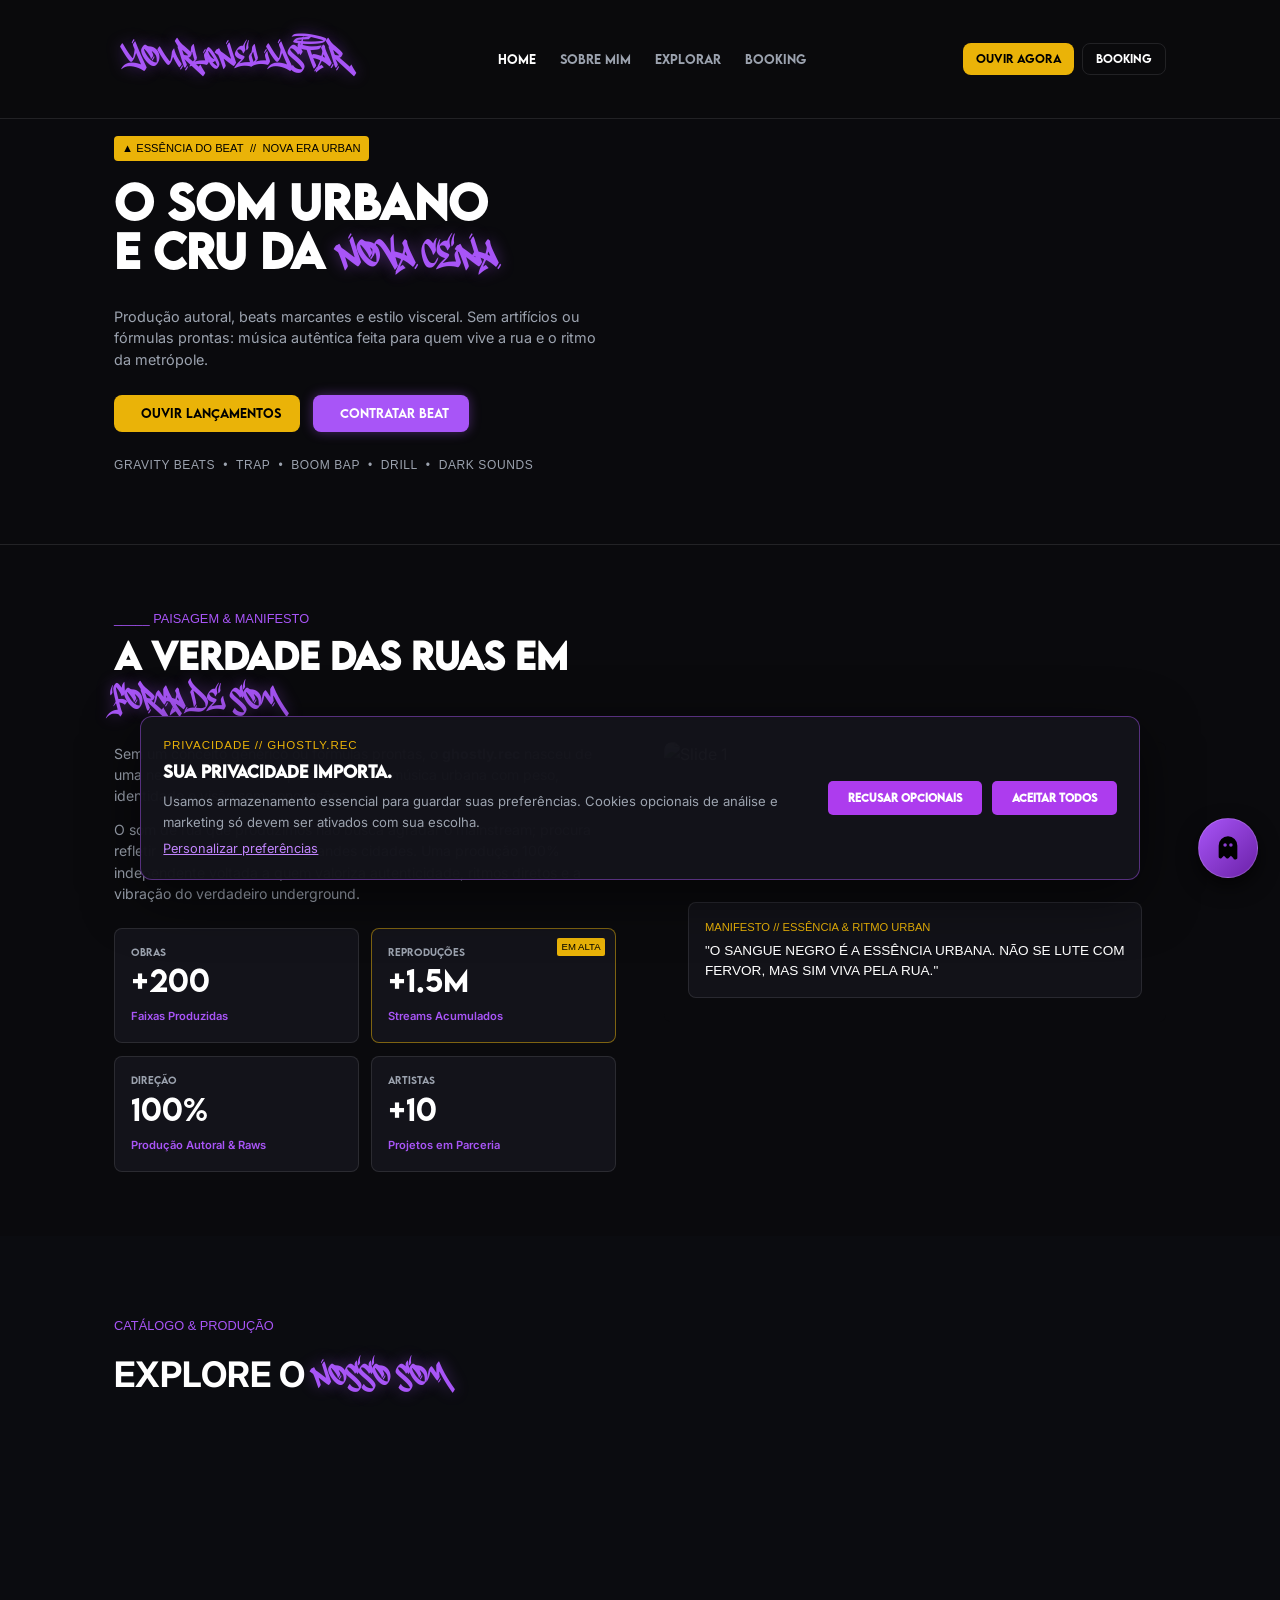
==== commit 9a383c7d: "Update index.html" ====
--- a/index.html
+++ b/index.html
@@ -197,91 +197,86 @@
     </section>
 
     <!-- =========================================================
-         4. SEÇÃO FLIP CARDS (SERVIÇOS / BEATS)
-         ========================================================= -->
-    <section id="servicos" class="flip-section">
-      <div class="container">
-
-        <div class="section-header">
-          <span class="sub-label">CATÁLOGO & PRODUÇÃO</span>
-          <h2 class="section-title">
-            EXPLORE O <span class="brush-purple">NOSSO SOM</span>
-          </h2>
-        </div>
-
-        <div class="flip-grid">
-
-          <!-- CARD 1 -->
-          <div class="flip-card">
-            <div class="flip-card-inner">
-              <!-- Frente -->
-              <div class="flip-card-front">
-                <div class="card-badge">TRAP / DRILL</div>
-                <i data-lucide="disc" class="card-icon"></i>
-                <h3>Veja previas</h3>
-                <p>Instrumentais 100% autorais e prontos para gravação.</p>
-              </div>
-              <!-- Verso -->
-              <div class="flip-card-back">
-                <h3>BEATS EXCLUSIVOS</h3>
-                <ul>
-                  <li><i data-lucide="check-circle-2"></i> Stems / Pistas separadas</li>
-                  <li><i data-lucide="check-circle-2"></i> Direitos de reprodução comercial</li>
-                  <li><i data-lucide="check-circle-2"></i> Mix & Master inclusa</li>
-                </ul>
-                <a href="#" class="btn btn-purple btn-sm">OUVIR BEATS</a>
-              </div>
-            </div>
-          </div>
-
-          <!-- CARD 2 -->
-          <div class="flip-card">
-            <div class="flip-card-inner">
-              <!-- Frente -->
-              <div class="flip-card-front highlight">
-                <div class="card-badge yellow">SERVIÇO</div>
-                <i data-lucide="sliders" class="card-icon"></i>
-                <h3>Escute no spotify</h3>
-                <p>Tratamento analógico e digital para elevar sua voz ao topo.</p>
-              </div>
-              <!-- Verso -->
-              <div class="flip-card-back">
-                
-                <ul>
-                  <li><i data-lucide="check-circle-2"></i> “Deixe-me compartilhar uma perspectiva diferente da musica underground</li>
-                </ul>
-                <a href="#" class="btn btn-white btn-sm">Confira já!!</a>
-              </div>
-            </div>
-          </div>
-
-          <!-- CARD 3 -->
-          <div class="flip-card">
-            <div class="flip-card-inner">
-              <!-- Frente -->
-              <div class="flip-card-front">
-                <div class="card-badge">ESTÚDIO</div>
-                <i data-lucide="mic" class="card-icon"></i>
-                <h3>Veja as Redes</h3>
-                <p>Sessões de estúdio presenciais e direção vocal dedicada.</p>
-              </div>
-              <!-- Verso -->
-              <div class="flip-card-back">
-                <h3>SESSÃO NO STUDIO</h3>
-                <ul>
-                  <li><i data-lucide="check-circle-2"></i> Equipamentos high-end</li>
-                  <li><i data-lucide="check-circle-2"></i> Captação acústica tratada</li>
-                  <li><i data-lucide="check-circle-2"></i> Acompanhamento do produtor</li>
-                </ul>
-                <a href="#" class="btn btn-purple btn-sm">Vá seguir!!</a>
-              </div>
-            </div>
-          </div>
-
-        </div>
-      </div>
-    </section>
-  </main>
+     4. SEÇÃO FLIP CARDS (SERVIÇOS / BEATS)
+     ========================================================= -->
+<section id="servicos" class="flip-section">
+  <div class="container">
+
+    <div class="section-header">
+      <span class="sub-label">CATÁLOGO & PRODUÇÃO</span>
+      <h2 class="section-title">
+        EXPLORE O <span class="brush-purple">NOSSO SOM</span>
+      </h2>
+    </div>
+
+    <div class="flip-grid">
+
+      <!-- CARD 1: PRÉVIAS / BEATS -->
+      <div class="flip-card">
+        <div class="flip-card-inner">
+          <div class="flip-card-front">
+            <div class="card-badge">TRAP / DRILL</div>
+            <i data-lucide="disc" class="card-icon"></i>
+            <h3>Veja previas</h3>
+            <p>Instrumentais 100% autorais e prontos para gravação.</p>
+          </div>
+          <div class="flip-card-back">
+            <h3>BEATS EXCLUSIVOS</h3>
+            <ul>
+              <li><i data-lucide="check-circle-2"></i> Stems / Pistas separadas</li>
+              <li><i data-lucide="check-circle-2"></i> Direitos de reprodução comercial</li>
+              <li><i data-lucide="check-circle-2"></i> Mix & Master inclusa</li>
+            </ul>
+            <!-- COLOQUE O LINK DO SEU CATÁLOGO DE BEATS / SOUNDCLOUD / YOUTUBE AQUI -->
+            <a href="https://soundcloud.com/deadstarz-colletive?ref=instagram&p=a&c=1&si=649e95c0d775495da5033e5be87e2df7&utm_source=instagram&utm_medium=story&utm_campaign=social_sharing" target="_blank" rel="noopener noreferrer" class="btn btn-purple btn-sm">OUVIR BEATS</a>
+          </div>
+        </div>
+      </div>
+
+      <!-- CARD 2: SPOTIFY -->
+      <div class="flip-card">
+        <div class="flip-card-inner">
+          <div class="flip-card-front highlight">
+            <div class="card-badge yellow">SERVIÇO</div>
+            <i data-lucide="sliders" class="card-icon"></i>
+            <h3>Escute no spotify</h3>
+            <p>Tratamento analógico e digital para elevar sua voz ao topo.</p>
+          </div>
+          <div class="flip-card-back">
+            <ul>
+              <li><i data-lucide="check-circle-2"></i> “Deixe-me compartilhar uma perspectiva diferente da musica underground</li>
+            </ul>
+            <!-- LINK DIRETO PARA O SEU PERFIL NO SPOTIFY -->
+            <a href="https://open.spotify.com/artist/1zhaD6lZ7mFx7VBYUe2V0F" target="_blank" rel="noopener noreferrer" class="btn btn-white btn-sm">Confira já!!</a>
+          </div>
+        </div>
+      </div>
+
+      <!-- CARD 3: REDES SOCIAIS -->
+      <div class="flip-card">
+        <div class="flip-card-inner">
+          <div class="flip-card-front">
+            <div class="card-badge">ESTÚDIO</div>
+            <i data-lucide="mic" class="card-icon"></i>
+            <h3>Veja as Redes</h3>
+            <p>Sessões de estúdio presenciais e direção vocal dedicada.</p>
+          </div>
+          <div class="flip-card-back">
+            <h3>SESSÃO NO STUDIO</h3>
+            <ul>
+              <li><i data-lucide="check-circle-2"></i> Equipamentos high-end</li>
+              <li><i data-lucide="check-circle-2"></i> Captação acústica tratada</li>
+              <li><i data-lucide="check-circle-2"></i> Acompanhamento do produtor</li>
+            </ul>
+            <!-- COLOQUE O LINK DO SEU INSTAGRAM / LINKTREE AQUI -->
+            <a href="https://www.instagram.com/yourl0nelystar29/" target="_blank" rel="noopener noreferrer" class="btn btn-purple btn-sm">Vá seguir!!</a>
+          </div>
+        </div>
+      </div>
+
+    </div>
+  </div>
+</section>
 
   <!-- Preferências de cookies -->
   <section
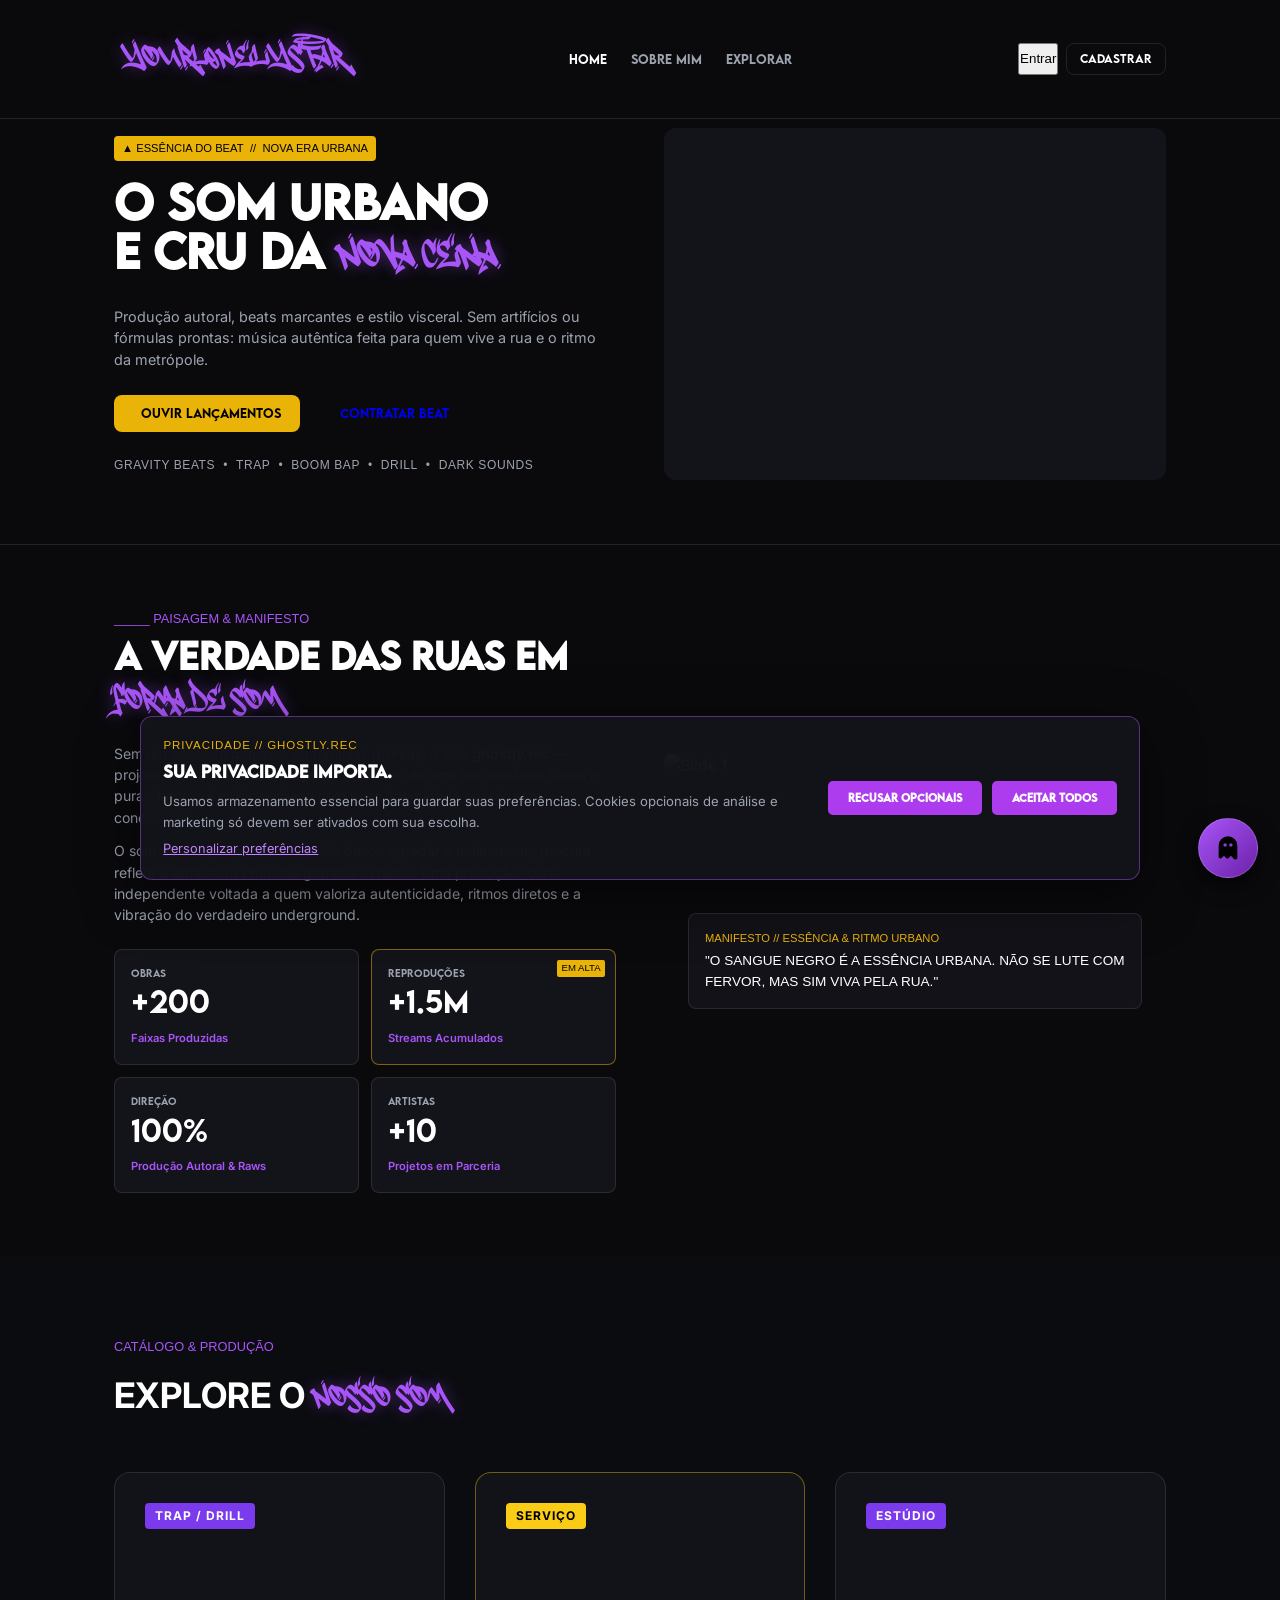
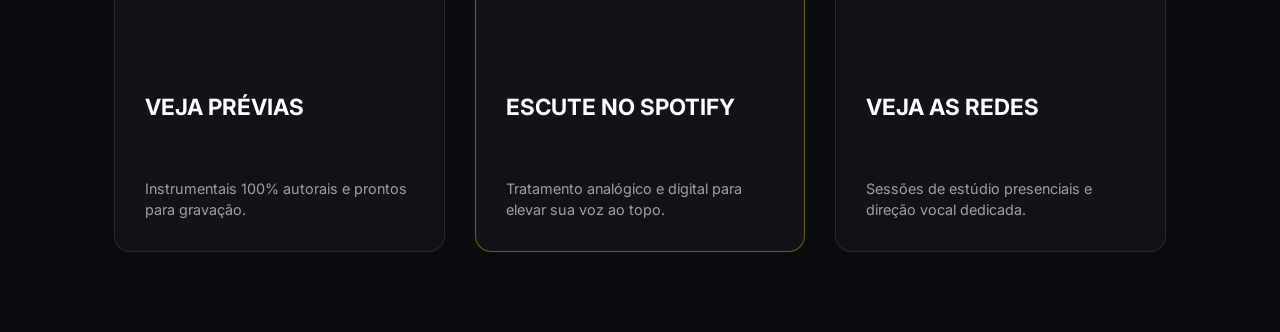
==== commit 0ad0eca7: "Update index.html" ====
--- a/index.html
+++ b/index.html
@@ -4,7 +4,7 @@
 <head>
   <meta charset="UTF-8">
   <meta name="viewport" content="width=device-width, initial-scale=1.0">
-  <title>ghostly.rec - O Som Urbano e Cru da Nova Cena</title>
+  <title>ghostly.rec | yourl0nelystar - O Som Urbano e Cru da Nova Cena</title>
 
   <!-- Google Font Inter para o corpo do texto -->
   <link rel="preconnect" href="https://fonts.googleapis.com">
@@ -29,20 +29,39 @@
       <a href="#" class="logo">
         <i data-lucide="ghost"></i>
         <h2 class="section-title">
-          <span class="brush-yellow">yourl0nelystar</span>
+          <span class="brush-purple">yourl0nelystar</span>
         </h2>
       </a>
 
       <nav class="nav-links">
         <a href="#hero" class="active">HOME</a>
         <a href="#manifesto">SOBRE MIM</a>
-        <a href="#">Explorar</a>
-        <a href="#">BOOKING</a>
+        <a href="#servicos">EXPLORAR</a>
       </nav>
 
       <div class="nav-actions">
-        <a href="#" class="btn btn-white btn-sm">OUVIR AGORA</a>
-        <a href="#" class="btn btn-dark-outline btn-sm">BOOKING</a>
+        <!-- Botão que abre a janela modal -->
+        <button type="button" id="abrir-login" class="btn-login">Entrar</button>
+
+        <!-- Janela Modal oculta por padrão -->
+        <dialog id="modal-login" class="modal">
+          <div class="modal-conteudo">
+            <button type="button" id="fechar-login" class="btn-fechar" aria-label="Fechar">&times;</button>
+            <h2>Fazer Login</h2>
+            
+            <form id="form-login">
+              <label for="email">E-mail</label>
+              <input type="email" id="email" required placeholder="seu@email.com">
+
+              <label for="senha">Senha</label>
+              <input type="password" id="senha" required placeholder="••••••••">
+
+              <button type="submit" class="btn-login">Acessar</button>
+            </form>
+          </div>
+        </dialog>
+
+        <a href="#servicos" class="btn btn-dark-outline btn-sm">cadastrar</a>
       </div>
 
     </div>
@@ -60,7 +79,7 @@
           <div class="badge-yellow">
             <span>▲ ESSÊNCIA DO BEAT</span>
             <span>//</span>
-            <span>NOVA ERA URBAN</span>
+            <span>NOVA ERA URBANA</span>
           </div>
 
           <!-- Título -->
@@ -75,10 +94,10 @@
           </p>
 
           <div class="hero-buttons">
-            <a href="#" class="btn btn-white">
+            <a href="#servicos" class="btn btn-white">
               <i data-lucide="play-circle"></i> OUVIR LANÇAMENTOS
             </a>
-            <a href="#" class="btn btn-purple">
+            <a href="#servicos" class="btn btn-purple-outline">
               <i data-lucide="zap"></i> CONTRATAR BEAT
             </a>
           </div>
@@ -98,10 +117,10 @@
 
         </div>
 
-        <!-- ÁREA DO SLIDER / PLAYER DO EKKO TRUE DAMAGE -->
-        <iframe data-testid="embed-iframe" style="border-radius:12px"
+        <!-- ÁREA DO PLAYER DO SPOTIFY -->
+        <iframe data-testid="embed-iframe" style="border-radius:12px; background-color:#13131a;"
           src="https://open.spotify.com/embed/artist/1zhaD6lZ7mFx7VBYUe2V0F?utm_source=generator&si=3b410e9bb0cb4876"
-          width="80%" height="352" frameBorder="0" allowfullscreen=""
+          width="100%" height="352" frameBorder="0" allowfullscreen=""
           allow="autoplay; clipboard-write; encrypted-media; fullscreen; picture-in-picture" loading="lazy"></iframe>
 
       </div>
@@ -123,8 +142,9 @@
           </h2>
 
           <p class="manifesto-p">
-            Sem um conceito genérico ou fórmulas prontas, o <strong>ghostly.rec</strong> nasceu de uma necessidade
-            sólida e pura: dar voz à música urbana com peso, identidade e visão sem concessões.
+            Sem um conceito genérico ou fórmulas prontas, o selo <strong>ghostly.rec</strong> — projeto autoral de
+            <strong>yourl0nelystar</strong> — nasceu de uma necessidade sólida e pura: dar voz à música urbana com peso,
+            identidade e visão sem concessões.
           </p>
 
           <p class="manifesto-p">
@@ -183,7 +203,7 @@
               </div>
               <div class="poster-overlay">
                 <div class="quote-box">
-                  <span class="quote-tag">MANIFESTO // ESSÊNCIA & RITMO URBAN</span>
+                  <span class="quote-tag">MANIFESTO // ESSÊNCIA & RITMO URBANO</span>
                   <p class="quote-text">
                     "O SANGUE NEGRO É A ESSÊNCIA URBANA. NÃO SE LUTE COM FERVOR, MAS SIM VIVA PELA RUA."
                   </p>
@@ -197,86 +217,85 @@
     </section>
 
     <!-- =========================================================
-     4. SEÇÃO FLIP CARDS (SERVIÇOS / BEATS)
-     ========================================================= -->
-<section id="servicos" class="flip-section">
-  <div class="container">
-
-    <div class="section-header">
-      <span class="sub-label">CATÁLOGO & PRODUÇÃO</span>
-      <h2 class="section-title">
-        EXPLORE O <span class="brush-purple">NOSSO SOM</span>
-      </h2>
-    </div>
-
-    <div class="flip-grid">
-
-      <!-- CARD 1: PRÉVIAS / BEATS -->
-      <div class="flip-card">
-        <div class="flip-card-inner">
-          <div class="flip-card-front">
-            <div class="card-badge">TRAP / DRILL</div>
-            <i data-lucide="disc" class="card-icon"></i>
-            <h3>Veja previas</h3>
-            <p>Instrumentais 100% autorais e prontos para gravação.</p>
-          </div>
-          <div class="flip-card-back">
-            <h3>BEATS EXCLUSIVOS</h3>
-            <ul>
-              <li><i data-lucide="check-circle-2"></i> Stems / Pistas separadas</li>
-              <li><i data-lucide="check-circle-2"></i> Direitos de reprodução comercial</li>
-              <li><i data-lucide="check-circle-2"></i> Mix & Master inclusa</li>
-            </ul>
-            <!-- COLOQUE O LINK DO SEU CATÁLOGO DE BEATS / SOUNDCLOUD / YOUTUBE AQUI -->
-            <a href="https://soundcloud.com/deadstarz-colletive?ref=instagram&p=a&c=1&si=649e95c0d775495da5033e5be87e2df7&utm_source=instagram&utm_medium=story&utm_campaign=social_sharing" target="_blank" rel="noopener noreferrer" class="btn btn-purple btn-sm">OUVIR BEATS</a>
-          </div>
+         4. SEÇÃO FLIP CARDS (SERVIÇOS / BEATS)
+         ========================================================= -->
+    <section id="servicos" class="flip-section">
+      <div class="container">
+
+        <div class="section-header">
+          <span class="sub-label">CATÁLOGO & PRODUÇÃO</span>
+          <h2 class="section-title">
+            EXPLORE O <span class="brush-purple">NOSSO SOM</span>
+          </h2>
+        </div>
+
+        <div class="flip-grid">
+
+          <!-- CARD 1: PRÉVIAS / BEATS -->
+          <div class="flip-card">
+            <div class="flip-card-inner">
+              <div class="flip-card-front">
+                <div class="card-badge">TRAP / DRILL</div>
+                <i data-lucide="disc" class="card-icon"></i>
+                <h3>Veja Prévias</h3>
+                <p>Instrumentais 100% autorais e prontos para gravação.</p>
+              </div>
+              <div class="flip-card-back">
+                <h3>BEATS EXCLUSIVOS</h3>
+                <ul>
+                  <li><i data-lucide="check-circle-2"></i> Stems / Pistas separadas</li>
+                  <li><i data-lucide="check-circle-2"></i> Direitos de reprodução comercial</li>
+                  <li><i data-lucide="check-circle-2"></i> Mix & Master inclusa</li>
+                </ul>
+                <a href="https://soundcloud.com/deadstarz-colletive?ref=instagram&p=a&c=1&si=649e95c0d775495da5033e5be87e2df7&utm_source=instagram&utm_medium=story&utm_campaign=social_sharing" target="_blank" rel="noopener noreferrer" class="btn btn-purple btn-sm">OUVIR BEATS</a>
+              </div>
+            </div>
+          </div>
+
+          <!-- CARD 2: SPOTIFY -->
+          <div class="flip-card">
+            <div class="flip-card-inner">
+              <div class="flip-card-front highlight">
+                <div class="card-badge yellow">SERVIÇO</div>
+                <i data-lucide="sliders" class="card-icon"></i>
+                <h3>Escute no Spotify</h3>
+                <p>Tratamento analógico e digital para elevar sua voz ao topo.</p>
+              </div>
+              <div class="flip-card-back">
+                <h3>OUÇA AGORA</h3>
+                <ul>
+                  <li><i data-lucide="check-circle-2"></i> “Deixe-me compartilhar uma perspectiva diferente da música underground”</li>
+                </ul>
+                <a href="https://open.spotify.com/artist/1zhaD6lZ7mFx7VBYUe2V0F" target="_blank" rel="noopener noreferrer" class="btn btn-white btn-sm">Confira já!!</a>
+              </div>
+            </div>
+          </div>
+
+          <!-- CARD 3: REDES SOCIAIS -->
+          <div class="flip-card">
+            <div class="flip-card-inner">
+              <div class="flip-card-front">
+                <div class="card-badge">ESTÚDIO</div>
+                <i data-lucide="mic" class="card-icon"></i>
+                <h3>Veja as Redes</h3>
+                <p>Sessões de estúdio presenciais e direção vocal dedicada.</p>
+              </div>
+              <div class="flip-card-back">
+                <h3>SESSÃO NO STUDIO</h3>
+                <ul>
+                  <li><i data-lucide="check-circle-2"></i> Equipamentos high-end</li>
+                  <li><i data-lucide="check-circle-2"></i> Captação acústica tratada</li>
+                  <li><i data-lucide="check-circle-2"></i> Acompanhamento do produtor</li>
+                </ul>
+                <a href="https://www.instagram.com/yourl0nelystar29/" target="_blank" rel="noopener noreferrer" class="btn btn-purple btn-sm">Vá seguir!!</a>
+              </div>
+            </div>
+          </div>
+
         </div>
       </div>
-
-      <!-- CARD 2: SPOTIFY -->
-      <div class="flip-card">
-        <div class="flip-card-inner">
-          <div class="flip-card-front highlight">
-            <div class="card-badge yellow">SERVIÇO</div>
-            <i data-lucide="sliders" class="card-icon"></i>
-            <h3>Escute no spotify</h3>
-            <p>Tratamento analógico e digital para elevar sua voz ao topo.</p>
-          </div>
-          <div class="flip-card-back">
-            <ul>
-              <li><i data-lucide="check-circle-2"></i> “Deixe-me compartilhar uma perspectiva diferente da musica underground</li>
-            </ul>
-            <!-- LINK DIRETO PARA O SEU PERFIL NO SPOTIFY -->
-            <a href="https://open.spotify.com/artist/1zhaD6lZ7mFx7VBYUe2V0F" target="_blank" rel="noopener noreferrer" class="btn btn-white btn-sm">Confira já!!</a>
-          </div>
-        </div>
-      </div>
-
-      <!-- CARD 3: REDES SOCIAIS -->
-      <div class="flip-card">
-        <div class="flip-card-inner">
-          <div class="flip-card-front">
-            <div class="card-badge">ESTÚDIO</div>
-            <i data-lucide="mic" class="card-icon"></i>
-            <h3>Veja as Redes</h3>
-            <p>Sessões de estúdio presenciais e direção vocal dedicada.</p>
-          </div>
-          <div class="flip-card-back">
-            <h3>SESSÃO NO STUDIO</h3>
-            <ul>
-              <li><i data-lucide="check-circle-2"></i> Equipamentos high-end</li>
-              <li><i data-lucide="check-circle-2"></i> Captação acústica tratada</li>
-              <li><i data-lucide="check-circle-2"></i> Acompanhamento do produtor</li>
-            </ul>
-            <!-- COLOQUE O LINK DO SEU INSTAGRAM / LINKTREE AQUI -->
-            <a href="https://www.instagram.com/yourl0nelystar29/" target="_blank" rel="noopener noreferrer" class="btn btn-purple btn-sm">Vá seguir!!</a>
-          </div>
-        </div>
-      </div>
-
-    </div>
-  </div>
-</section>
+    </section>
+  </main>
 
   <!-- Preferências de cookies -->
   <section
@@ -351,8 +370,9 @@
     </div>
   </section>
 
-  <!-- Scripts de Cookies, Ícones e Chatbot -->
+  <!-- Scripts de Cookies, Ícones, Chatbot e Login -->
   <script src="chatbot.js"></script>
+  <script src="script.js"></script>
   <script>
     document.addEventListener('DOMContentLoaded', () => {
       // 1. Renderiza todos os ícones Lucide da página
